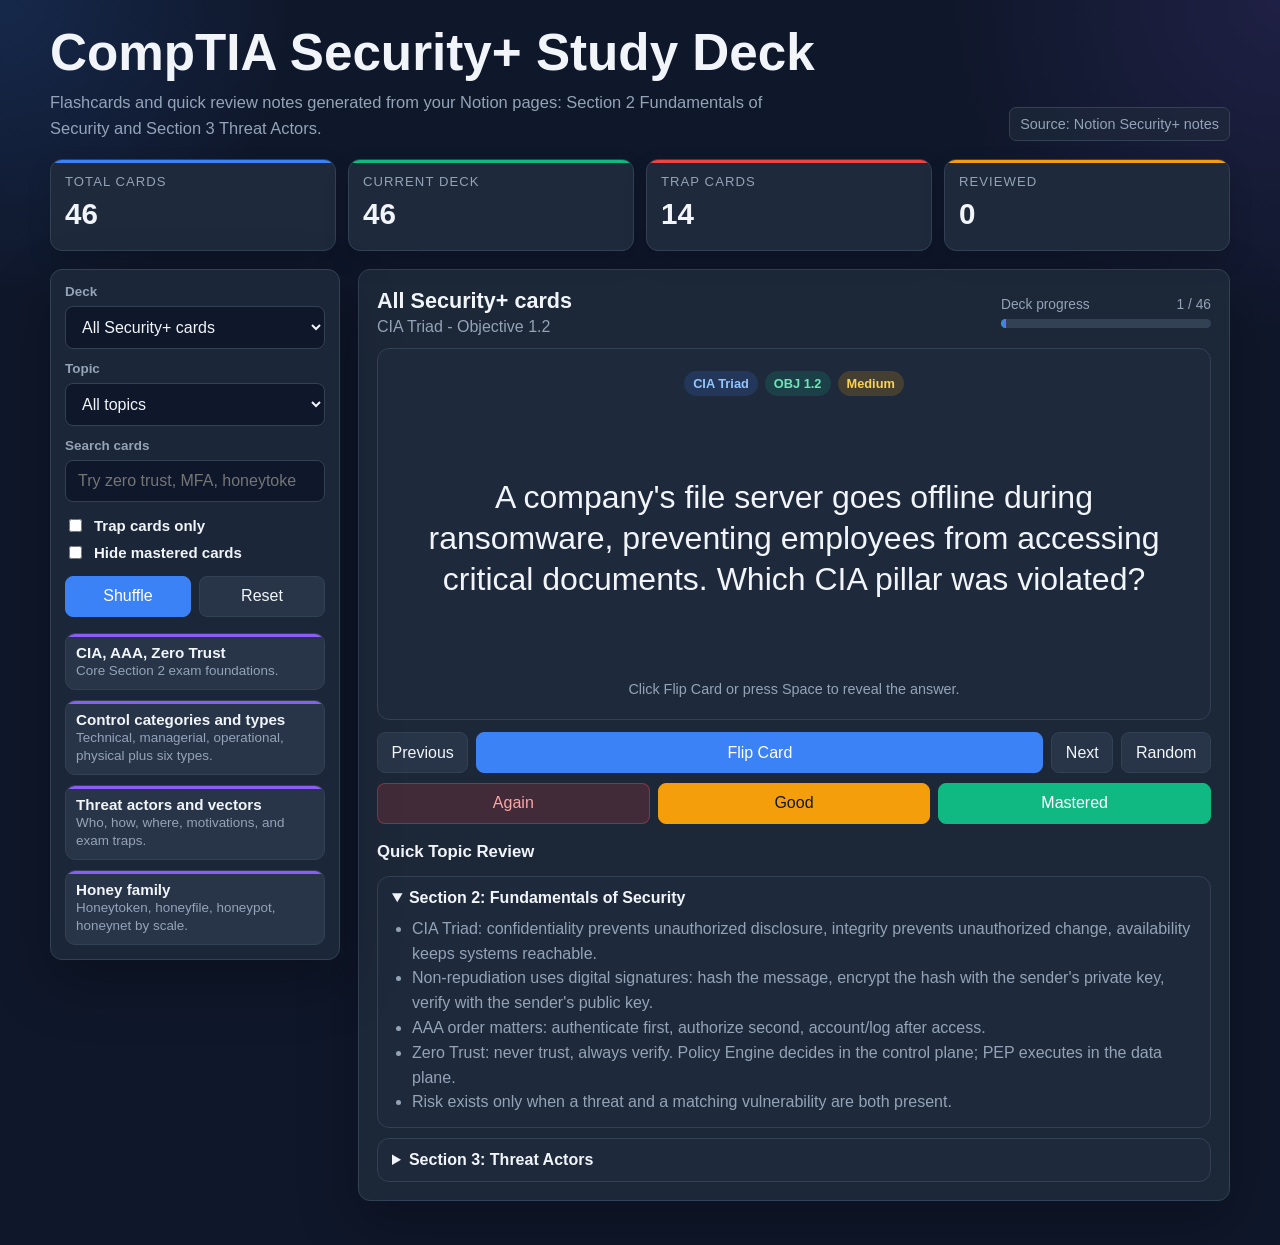
==== index.html @ f2189fde "Make topic guide cards clickable" ====
<!doctype html>
<html lang="en">
<head>
  <meta charset="utf-8">
  <meta name="viewport" content="width=device-width, initial-scale=1">
  <title>CompTIA Security+ Study Deck</title>
  <style>
    :root {
      --bg: #0f172a;
      --panel: #1e293b;
      --panel-2: #283548;
      --ink: #f1f5f9;
      --muted: #94a3b8;
      --line: #334155;
      --blue: #3b82f6;
      --green: #10b981;
      --gold: #f59e0b;
      --red: #ef4444;
      --purple: #8b5cf6;
      --shadow: 0 22px 58px rgba(0, 0, 0, 0.28);
    }

    * { box-sizing: border-box; }

    body {
      margin: 0;
      font-family: Inter, "Segoe UI", Arial, sans-serif;
      color: var(--ink);
      background:
        radial-gradient(circle at top left, rgba(59, 130, 246, 0.16), transparent 300px),
        radial-gradient(circle at top right, rgba(139, 92, 246, 0.13), transparent 340px),
        var(--bg);
    }

    button, select, input {
      font: inherit;
    }

    button {
      border: 1px solid var(--line);
      background: var(--panel-2);
      color: var(--ink);
      border-radius: 8px;
      padding: 0.65rem 0.85rem;
      cursor: pointer;
      transition: transform 140ms ease, border-color 140ms ease, background 140ms ease;
    }

    button:hover { transform: translateY(-1px); border-color: #64748b; background: #314057; }
    button.primary { background: var(--blue); border-color: var(--blue); color: white; }
    button.success { background: var(--green); border-color: var(--green); color: white; }
    button.warning { background: var(--gold); border-color: var(--gold); color: #111827; }
    button.danger { background: rgba(239, 68, 68, 0.18); border-color: rgba(239, 68, 68, 0.42); color: #fca5a5; }
    button:disabled { opacity: 0.5; cursor: not-allowed; transform: none; }

    .shell {
      width: min(1180px, calc(100% - 32px));
      margin: 0 auto;
      padding: 28px 0 44px;
    }

    header {
      display: grid;
      grid-template-columns: 1fr auto;
      gap: 18px;
      align-items: end;
      margin-bottom: 18px;
    }

    h1 {
      margin: 0;
      font-size: clamp(2rem, 4vw, 4.4rem);
      line-height: 0.98;
      letter-spacing: 0;
    }

    .subtitle {
      margin: 12px 0 0;
      max-width: 760px;
      color: var(--muted);
      font-size: 1.03rem;
      line-height: 1.55;
    }

    .source {
      display: inline-flex;
      align-items: center;
      gap: 8px;
      padding: 8px 10px;
      border: 1px solid var(--line);
      border-radius: 7px;
      color: var(--muted);
      background: rgba(30, 41, 59, 0.72);
      white-space: nowrap;
      font-size: 0.9rem;
    }

    .dashboard {
      display: grid;
      grid-template-columns: repeat(4, 1fr);
      gap: 12px;
      margin: 18px 0;
    }

    .metric {
      background: var(--panel);
      border: 1px solid var(--line);
      border-radius: 12px;
      padding: 14px;
      min-height: 92px;
      box-shadow: 0 10px 25px rgba(0, 0, 0, 0.13);
      position: relative;
      overflow: hidden;
    }

    .metric::before {
      content: "";
      position: absolute;
      inset: 0 0 auto;
      height: 3px;
      background: var(--blue);
    }

    .metric:nth-child(2)::before { background: var(--green); }
    .metric:nth-child(3)::before { background: var(--red); }
    .metric:nth-child(4)::before { background: var(--gold); }

    .metric span {
      display: block;
      color: var(--muted);
      font-size: 0.82rem;
      text-transform: uppercase;
      letter-spacing: 0.08em;
    }

    .metric strong {
      display: block;
      margin-top: 8px;
      font-size: 1.85rem;
    }

    .layout {
      display: grid;
      grid-template-columns: 290px 1fr;
      gap: 18px;
      align-items: start;
    }

    aside, main {
      background: rgba(30, 41, 59, 0.88);
      border: 1px solid var(--line);
      border-radius: 12px;
      box-shadow: var(--shadow);
    }

    aside {
      padding: 14px;
      position: sticky;
      top: 14px;
    }

    main {
      padding: 18px;
      min-width: 0;
    }

    .field {
      display: grid;
      gap: 7px;
      margin-bottom: 12px;
    }

    label {
      color: var(--muted);
      font-size: 0.84rem;
      font-weight: 700;
    }

    select, input[type="search"] {
      width: 100%;
      border: 1px solid var(--line);
      background: var(--bg);
      color: var(--ink);
      border-radius: 8px;
      padding: 0.68rem 0.75rem;
      min-height: 42px;
    }

    select:focus, input[type="search"]:focus {
      outline: 2px solid var(--blue);
      outline-offset: -1px;
    }

    .toggle-row {
      display: grid;
      gap: 8px;
      margin: 14px 0;
    }

    .check {
      display: flex;
      align-items: center;
      gap: 9px;
      color: var(--ink);
      font-size: 0.94rem;
    }

    .button-grid {
      display: grid;
      grid-template-columns: 1fr 1fr;
      gap: 8px;
      margin-top: 14px;
    }

    .section-list {
      display: grid;
      gap: 10px;
      margin-top: 16px;
    }

    .mini-topic {
      border: 1px solid var(--line);
      background: var(--panel-2);
      border-radius: 10px;
      padding: 10px;
      position: relative;
      overflow: hidden;
      color: var(--ink);
      cursor: pointer;
      text-align: left;
      transition: transform 140ms ease, border-color 140ms ease, background 140ms ease;
      width: 100%;
    }

    .mini-topic::before {
      content: "";
      position: absolute;
      inset: 0 0 auto;
      height: 3px;
      background: var(--purple);
    }

    .mini-topic:hover,
    .mini-topic.active {
      background: #314057;
      border-color: #64748b;
      transform: translateY(-1px);
    }

    .mini-topic.active::before {
      background: linear-gradient(90deg, var(--blue), var(--purple));
    }

    .mini-topic strong {
      display: block;
      font-size: 0.95rem;
    }

    .mini-topic span {
      color: var(--muted);
      font-size: 0.84rem;
    }

    .study-top {
      display: flex;
      align-items: center;
      justify-content: space-between;
      gap: 12px;
      margin-bottom: 12px;
    }

    .deck-title h2 {
      margin: 0;
      font-size: 1.35rem;
    }

    .deck-title p {
      margin: 4px 0 0;
      color: var(--muted);
    }

    .progress-wrap {
      display: grid;
      gap: 7px;
      min-width: 210px;
    }

    .progress-label {
      display: flex;
      justify-content: space-between;
      color: var(--muted);
      font-size: 0.86rem;
    }

    .progress {
      height: 9px;
      background: var(--line);
      border-radius: 999px;
      overflow: hidden;
    }

    .progress span {
      display: block;
      height: 100%;
      width: 0;
      background: linear-gradient(90deg, var(--green), var(--blue), var(--purple));
    }

    .card-stage {
      perspective: 1200px;
      min-height: 372px;
    }

    .flashcard {
      position: relative;
      min-height: 372px;
      transform-style: preserve-3d;
      transition: transform 260ms ease;
    }

    .flashcard.flipped {
      transform: rotateY(180deg);
    }

    .face {
      position: absolute;
      inset: 0;
      border: 1px solid var(--line);
      border-radius: 12px;
      background: var(--panel);
      backface-visibility: hidden;
      display: grid;
      grid-template-rows: auto 1fr auto;
      justify-items: center;
      padding: 22px;
      overflow: hidden;
    }

    .back {
      transform: rotateY(180deg);
      background: var(--panel-2);
    }

    .tags {
      display: flex;
      flex-wrap: wrap;
      gap: 7px;
      margin-bottom: 16px;
    }

    .tag {
      border-radius: 999px;
      padding: 5px 9px;
      background: rgba(59, 130, 246, 0.16);
      color: #93c5fd;
      font-size: 0.8rem;
      font-weight: 700;
    }

    .tag.trap { background: rgba(239, 68, 68, 0.18); color: #fca5a5; }
    .tag.obj { background: rgba(16, 185, 129, 0.16); color: #6ee7b7; }
    .tag.diff { background: rgba(245, 158, 11, 0.18); color: #fcd34d; }

    .prompt {
      font-size: clamp(1.28rem, 2.6vw, 2rem);
      line-height: 1.28;
      margin: 0;
      align-self: center;
      max-width: 980px;
      text-align: center;
    }

    .answer {
      display: grid;
      gap: 14px;
      align-self: center;
      justify-items: center;
      max-width: 960px;
      text-align: center;
    }

    .answer-headline {
      display: inline-block;
      color: var(--ink);
      font-size: clamp(2rem, 4.1vw, 4.2rem);
      font-weight: 900;
      line-height: 1.05;
    }

    .answer-detail {
      color: #cbd5e1;
      font-size: clamp(1.05rem, 1.8vw, 1.45rem);
      line-height: 1.48;
      font-weight: 500;
    }

    .trap-note {
      border-left: 4px solid var(--red);
      background: rgba(239, 68, 68, 0.13);
      color: #fecaca;
      padding: 10px 12px;
      border-radius: 6px;
      margin-top: 14px;
      font-size: 0.95rem;
      text-align: center;
    }

    .hint {
      color: var(--muted);
      font-size: 0.9rem;
      margin: 16px 0 0;
    }

    .controls {
      display: grid;
      grid-template-columns: auto 1fr auto auto;
      gap: 8px;
      margin-top: 12px;
    }

    .rate-row {
      display: grid;
      grid-template-columns: repeat(3, 1fr);
      gap: 8px;
      margin-top: 10px;
    }

    .topic-guide {
      margin-top: 18px;
      display: grid;
      gap: 10px;
    }

    .topic-guide h3 {
      margin: 0 0 4px;
      font-size: 1.05rem;
    }

    details {
      background: var(--panel);
      border: 1px solid var(--line);
      border-radius: 12px;
      padding: 12px 14px;
    }

    summary {
      cursor: pointer;
      font-weight: 800;
    }

    details ul {
      margin: 10px 0 0;
      padding-left: 20px;
      color: var(--muted);
      line-height: 1.55;
    }

    .empty {
      padding: 48px 18px;
      text-align: center;
      color: var(--muted);
    }

    @media (max-width: 860px) {
      header, .layout, .dashboard {
        grid-template-columns: 1fr;
      }

      aside {
        position: static;
      }

      .study-top, .controls, .rate-row {
        grid-template-columns: 1fr;
      }

      .progress-wrap {
        min-width: 0;
      }

      .card-stage, .flashcard {
        min-height: 430px;
      }

      .source {
        white-space: normal;
      }
    }
  </style>
</head>
<body>
  <div class="shell">
    <header>
      <div>
        <h1>CompTIA Security+ Study Deck</h1>
        <p class="subtitle">Flashcards and quick review notes generated from your Notion pages: Section 2 Fundamentals of Security and Section 3 Threat Actors.</p>
      </div>
      <div class="source">Source: Notion Security+ notes</div>
    </header>

    <section class="dashboard" aria-label="Study stats">
      <div class="metric"><span>Total Cards</span><strong id="totalCards">0</strong></div>
      <div class="metric"><span>Current Deck</span><strong id="deckCount">0</strong></div>
      <div class="metric"><span>Trap Cards</span><strong id="trapCount">0</strong></div>
      <div class="metric"><span>Reviewed</span><strong id="reviewedCount">0</strong></div>
    </section>

    <div class="layout">
      <aside>
        <div class="field">
          <label for="deckSelect">Deck</label>
          <select id="deckSelect">
            <option value="all">All Security+ cards</option>
            <option value="fundamentals">Section 2: Fundamentals</option>
            <option value="threats">Section 3: Threat Actors</option>
          </select>
        </div>

        <div class="field">
          <label for="topicSelect">Topic</label>
          <select id="topicSelect"></select>
        </div>

        <div class="field">
          <label for="searchInput">Search cards</label>
          <input id="searchInput" type="search" placeholder="Try zero trust, MFA, honeytoken">
        </div>

        <div class="toggle-row">
          <label class="check"><input id="trapOnly" type="checkbox"> Trap cards only</label>
          <label class="check"><input id="hideMastered" type="checkbox"> Hide mastered cards</label>
        </div>

        <div class="button-grid">
          <button id="shuffleBtn" class="primary">Shuffle</button>
          <button id="resetBtn">Reset</button>
        </div>

        <div class="section-list" aria-label="Topic summary">
          <button class="mini-topic" type="button" data-guide="foundations" data-deck="fundamentals" data-topics="CIA Triad,AAA,Zero Trust,Non-repudiation,Risk,Gap Analysis"><strong>CIA, AAA, Zero Trust</strong><span>Core Section 2 exam foundations.</span></button>
          <button class="mini-topic" type="button" data-guide="controls" data-deck="fundamentals" data-topics="Controls"><strong>Control categories and types</strong><span>Technical, managerial, operational, physical plus six types.</span></button>
          <button class="mini-topic" type="button" data-guide="actors" data-deck="threats" data-topics="Threat Actor Basics,Nation-state/APT,Actor Types,Insider/Shadow IT,Threat Vectors,Bluetooth/Wired,Social Engineering,Motivation"><strong>Threat actors and vectors</strong><span>Who, how, where, motivations, and exam traps.</span></button>
          <button class="mini-topic" type="button" data-guide="honey" data-deck="threats" data-topics="Deception"><strong>Honey family</strong><span>Honeytoken, honeyfile, honeypot, honeynet by scale.</span></button>
        </div>
      </aside>

      <main>
        <div class="study-top">
          <div class="deck-title">
            <h2 id="activeTitle">Study</h2>
            <p id="activeSubtitle">Flip the card, rate it, and move on.</p>
          </div>
          <div class="progress-wrap">
            <div class="progress-label"><span>Deck progress</span><span id="positionText">0 / 0</span></div>
            <div class="progress"><span id="progressBar"></span></div>
          </div>
        </div>

        <div id="cardContainer" class="card-stage"></div>

        <div class="controls">
          <button id="prevBtn">Previous</button>
          <button id="flipBtn" class="primary">Flip Card</button>
          <button id="nextBtn">Next</button>
          <button id="randomBtn">Random</button>
        </div>

        <div class="rate-row">
          <button id="againBtn" class="danger">Again</button>
          <button id="goodBtn" class="warning">Good</button>
          <button id="masteredBtn" class="success">Mastered</button>
        </div>

        <section class="topic-guide">
          <h3>Quick Topic Review</h3>
          <details open>
            <summary>Section 2: Fundamentals of Security</summary>
            <ul>
              <li>CIA Triad: confidentiality prevents unauthorized disclosure, integrity prevents unauthorized change, availability keeps systems reachable.</li>
              <li>Non-repudiation uses digital signatures: hash the message, encrypt the hash with the sender's private key, verify with the sender's public key.</li>
              <li>AAA order matters: authenticate first, authorize second, account/log after access.</li>
              <li>Zero Trust: never trust, always verify. Policy Engine decides in the control plane; PEP executes in the data plane.</li>
              <li>Risk exists only when a threat and a matching vulnerability are both present.</li>
            </ul>
          </details>
          <details>
            <summary>Section 3: Threat Actors</summary>
            <ul>
              <li>Threat actor is the who, threat vector is the how, attack surface is the where.</li>
              <li>Nation-state/APT usually signals high sophistication, long-term persistence, custom tooling, espionage, or strategic goals.</li>
              <li>Organized crime is money-driven, even when tooling is advanced or the group acts as a proxy.</li>
              <li>Shadow IT is usually convenience-driven, not automatically malicious, but still creates unmanaged risk.</li>
              <li>Honey family by scale: honeytoken, honeyfile, honeypot, honeynet.</li>
            </ul>
          </details>
        </section>
      </main>
    </div>
  </div>

  <script>
    const cards = [
      {deck:"fundamentals", topic:"CIA Triad", objective:"1.2", difficulty:"Medium", trap:false, q:"A company's file server goes offline during ransomware, preventing employees from accessing critical documents. Which CIA pillar was violated?", a:"Availability. Ransomware that blocks authorized access attacks availability. If data was stolen, that would be confidentiality. If data was altered, that would be integrity."},
      {deck:"fundamentals", topic:"CIA Triad", objective:"1.2", difficulty:"Hard", trap:true, q:"An attacker intercepts a financial transaction and modifies the dollar amount before it reaches the bank. Which CIA pillar is primarily violated?", a:"Integrity. Unauthorized modification of data violates integrity, not confidentiality or availability.", trapNote:"Confidentiality is about unauthorized viewing. Availability is about access denial."},
      {deck:"fundamentals", topic:"CIA Triad", objective:"1.2", difficulty:"Medium", trap:false, q:"A database is accessed by an unauthorized employee who reads confidential patient records. Which CIA pillar was violated?", a:"Confidentiality. Unauthorized access or disclosure of data is a confidentiality violation."},
      {deck:"fundamentals", topic:"CIA Triad", objective:"1.2", difficulty:"Medium", trap:false, q:"A security team uses checksums to verify files downloaded from a vendor portal. Which CIA pillar does this primarily support?", a:"Integrity. Checksums verify that data has not been altered during transmission."},
      {deck:"fundamentals", topic:"Non-repudiation", objective:"1.2", difficulty:"Hard", trap:true, q:"A digital signature is created by encrypting a hash digest with which key?", a:"The sender's private key. The recipient uses the sender's public key to verify authenticity and integrity.", trapNote:"Do not choose the public key or the receiver's key."},
      {deck:"fundamentals", topic:"Non-repudiation", objective:"1.2", difficulty:"Medium", trap:false, q:"A user claims they never sent a digitally signed contract. Which security concept proves their action?", a:"Non-repudiation. A valid digital signature proves the sender cannot deny the action."},
      {deck:"fundamentals", topic:"AAA", objective:"1.2", difficulty:"Hard", trap:true, q:"A user enters a password and answers a security question. Is this MFA?", a:"No. Both are something you know. MFA requires factors from at least two different categories.", trapNote:"Two passwords, two PINs, or a password plus security question are still one factor category."},
      {deck:"fundamentals", topic:"AAA", objective:"1.2", difficulty:"Medium", trap:false, q:"A user successfully logs into HR but is blocked from viewing payroll files. Which AAA component denied access?", a:"Authorization. The user was authenticated, but not authorized for that resource."},
      {deck:"fundamentals", topic:"AAA", objective:"1.2", difficulty:"Medium", trap:false, q:"A forensics team reviews logs to learn which admin deleted records at 3:14 AM. Which AAA component makes this possible?", a:"Accounting. Accounting logs user activity and creates the audit trail."},
      {deck:"fundamentals", topic:"AAA", objective:"1.2", difficulty:"Hard", trap:false, q:"Which three technologies commonly support accounting in an AAA framework?", a:"Syslog servers, network analysis tools, and SIEM systems."},
      {deck:"fundamentals", topic:"Risk", objective:"1.2", difficulty:"Hard", trap:true, q:"An organization has a vulnerable web server, but no known threat currently targets that vulnerability. What is the risk level?", a:"No actionable risk under this model. Risk exists when both a threat and a vulnerability are present.", trapNote:"A vulnerability alone is not enough. A threat alone is not enough."},
      {deck:"fundamentals", topic:"Risk", objective:"1.2", difficulty:"Medium", trap:false, q:"A web server has an unpatched SQL injection flaw and threat actors are actively scanning for it. What exists?", a:"Risk. A threat and a matching vulnerability are both present."},
      {deck:"fundamentals", topic:"Controls", objective:"1.1", difficulty:"Easy", trap:false, q:"A company deploys a next-generation firewall to block malicious traffic. What control category is this?", a:"Technical control. It uses hardware or software mechanisms to reduce risk."},
      {deck:"fundamentals", topic:"Controls", objective:"1.1", difficulty:"Medium", trap:false, q:"A CISO creates a risk assessment policy and requires annual security audits. What control category is this?", a:"Managerial control, also called administrative. It involves governance, policy, and planning."},
      {deck:"fundamentals", topic:"Controls", objective:"1.1", difficulty:"Medium", trap:false, q:"Security guards check employee badges at building entrances every morning. What control category is this?", a:"Operational control. It is a day-to-day, human-driven procedure."},
      {deck:"fundamentals", topic:"Controls", objective:"1.1", difficulty:"Easy", trap:false, q:"A firewall blocks inbound Telnet traffic on port 23 before connections can occur. What control type is this?", a:"Preventive control. It stops an attack before it happens."},
      {deck:"fundamentals", topic:"Controls", objective:"1.1", difficulty:"Medium", trap:false, q:"An IDS sends an alert when unusual outbound traffic appears. What control type is this?", a:"Detective control. It identifies activity during or after it occurs."},
      {deck:"fundamentals", topic:"Controls", objective:"1.1", difficulty:"Hard", trap:true, q:"Security cameras in a parking lot catch a laptop theft. What control category and type are the cameras?", a:"Category: physical. Type: detective. One control can have both a category and a type.", trapNote:"The exam often tests category and type together."},
      {deck:"fundamentals", topic:"Controls", objective:"1.1", difficulty:"Hard", trap:false, q:"A hospital cannot deploy MFA on legacy devices, so it increases monitoring and logging. What control type is this?", a:"Compensating control. It is an alternative measure used when the primary control is not feasible."},
      {deck:"fundamentals", topic:"Gap Analysis", objective:"1.2", difficulty:"Medium", trap:false, q:"A security team compares current firewall settings against NIST 800-53 and creates a remediation roadmap. What process is this?", a:"Gap analysis, specifically technical gap analysis. The remediation roadmap may become a POA&M."},
      {deck:"fundamentals", topic:"Zero Trust", objective:"1.2", difficulty:"Hard", trap:true, q:"In Zero Trust, which component makes the access decision and which component executes it?", a:"The Policy Engine makes the decision in the control plane. The PEP executes the decision in the data plane.", trapNote:"PEP belongs in the data plane, not the control plane."},
      {deck:"fundamentals", topic:"Zero Trust", objective:"1.2", difficulty:"Hard", trap:false, q:"A Zero Trust design blocks a marketing employee from the finance database even inside the internal network. What concept is this?", a:"Threat scope reduction. Access is limited to only what the user needs, reducing breach impact."},
      {deck:"threats", topic:"Threat Actor Basics", objective:"2.1", difficulty:"Easy", trap:false, q:"What is the difference between a threat actor, threat vector, and attack surface?", a:"Threat actor is the who. Threat vector is the how. Attack surface is the where."},
      {deck:"threats", topic:"Threat Actor Basics", objective:"2.1", difficulty:"Easy", trap:false, q:"What are the three core threat actor attributes from the notes?", a:"Internal vs external, resources/funding, and level of sophistication/capability."},
      {deck:"threats", topic:"Nation-state/APT", objective:"2.1", difficulty:"Hard", trap:true, q:"A well-funded group maintains undetected access to a defense contractor for 18 months and slowly exfiltrates classified data. Which actor best fits?", a:"Nation-state actor operating as an APT. Long-term persistence, stealth, classified targets, and high resources are the signature.", trapNote:"Organized crime can be advanced too, but classified intelligence points to strategic or nation-state goals."},
      {deck:"threats", topic:"Actor Types", objective:"2.1", difficulty:"Easy", trap:false, q:"A teenager downloads a DDoS tool, enters a school district IP address, and clicks launch. Which actor type is this?", a:"Unskilled attacker, also called a script kiddie. They use tools created by others."},
      {deck:"threats", topic:"Actor Types", objective:"2.1", difficulty:"Medium", trap:true, q:"A group defaces a government website and releases emails to expose alleged corruption. What is the motivation?", a:"Philosophical or political beliefs. This is hacktivism.", trapNote:"Do not pick financial gain when the scenario is protest or ideology."},
      {deck:"threats", topic:"Actor Types", objective:"2.1", difficulty:"Medium", trap:false, q:"A criminal syndicate deploys custom ransomware against hospitals and demands cryptocurrency. What actor and motivation fit?", a:"Organized crime motivated by financial gain. Follow the money trail."},
      {deck:"threats", topic:"Insider/Shadow IT", objective:"2.1", difficulty:"Medium", trap:true, q:"A developer copies large amounts of source code to a personal cloud account before resigning. What threat category is this?", a:"Insider threat. An internal user with legitimate access is misusing that access.", trapNote:"Data exfiltration describes the action, not the actor category."},
      {deck:"threats", topic:"Insider/Shadow IT", objective:"2.1", difficulty:"Easy", trap:false, q:"Marketing signs up for an unapproved SaaS analytics tool and uploads customer data without IT approval. What is this called?", a:"Shadow IT. It is usually convenience-driven, not automatically malicious, but it still creates risk."},
      {deck:"threats", topic:"Nation-state/APT", objective:"2.1", difficulty:"Hard", trap:false, q:"An attacker plants false digital fingerprints so malware appears to come from another country. What technique is this?", a:"False flag attack. It is designed to mislead attribution."},
      {deck:"threats", topic:"Nation-state/APT", objective:"2.1", difficulty:"Medium", trap:false, q:"An attack uses a previously unknown vulnerability with no available patch. What is this called and what does it suggest?", a:"Zero-day exploit. It suggests a high-sophistication actor, often nation-state or top-tier organized crime."},
      {deck:"threats", topic:"Threat Vectors", objective:"2.2", difficulty:"Easy", trap:false, q:"A user receives a text message from a fake bank asking them to click a link. What threat vector is this?", a:"Smishing. It is phishing delivered through SMS."},
      {deck:"threats", topic:"Threat Vectors", objective:"2.2", difficulty:"Easy", trap:false, q:"An attacker leaves malware-loaded USB drives in the company parking lot. What technique is this?", a:"Baiting. It uses removable media as a physical lure."},
      {deck:"threats", topic:"Threat Vectors", objective:"2.2", difficulty:"Hard", trap:true, q:"A breach begins through a managed service provider used by the company help desk. What threat vector is this?", a:"Supply chain. The attacker entered through a vendor or MSP relationship.", trapNote:"Do not focus only on the final target. Follow the entry path."},
      {deck:"threats", topic:"Bluetooth/Wired", objective:"2.2", difficulty:"Hard", trap:false, q:"Bluetooth malware installs without any user interaction. What attack family is this?", a:"BlueBorne. The key phrase is no user interaction."},
      {deck:"threats", topic:"Bluetooth/Wired", objective:"2.2", difficulty:"Hard", trap:false, q:"An attacker sends crafted L2CAP packets to crash a Bluetooth device. What attack is this?", a:"BlueSmack. It is a Bluetooth DoS attack."},
      {deck:"threats", topic:"Bluetooth/Wired", objective:"2.2", difficulty:"Hard", trap:false, q:"A wired-network attacker exploits a switch misconfiguration to send traffic from one VLAN to another. What attack is this?", a:"VLAN hopping."},
      {deck:"threats", topic:"Deception", objective:"1.2", difficulty:"Medium", trap:true, q:"Fake credentials are placed in a database and trigger an alert if used. What is this called?", a:"Honeytoken. It is fake data with no real value, monitored for unauthorized use.", trapNote:"Honeyfile is a file. Honeytoken is a data element such as credentials."},
      {deck:"threats", topic:"Deception", objective:"1.2", difficulty:"Easy", trap:false, q:"A security team deploys fake servers, routers, and switches to simulate an entire network. What is this?", a:"Honeynet. A honeypot is one decoy system; a honeynet is a full decoy network."},
      {deck:"threats", topic:"Deception", objective:"1.2", difficulty:"Medium", trap:false, q:"List the honey deception family from smallest to largest scale.", a:"Honeytoken, honeyfile, honeypot, honeynet."},
      {deck:"threats", topic:"Social Engineering", objective:"2.2", difficulty:"Medium", trap:false, q:"An attacker compromises an executive email and sends a fraudulent wire transfer request. What attack type is this?", a:"Business Email Compromise, or BEC. It often uses impersonation and pretexting."},
      {deck:"threats", topic:"Social Engineering", objective:"2.2", difficulty:"Medium", trap:false, q:"An attacker compromises a site that target employees frequently visit and uses it to deliver malware. What is this called?", a:"Watering hole attack. The attacker poisons a trusted third-party site."},
      {deck:"threats", topic:"Social Engineering", objective:"2.2", difficulty:"Medium", trap:true, q:"Fake domains like g00gle.com or amzon.com are registered to catch mistyped URLs. What is this vector?", a:"Typosquatting. It relies on users mistyping trusted domains.", trapNote:"Brand impersonation is broader; typosquatting specifically abuses URL mistakes."},
      {deck:"threats", topic:"Motivation", objective:"2.1", difficulty:"Hard", trap:true, q:"An attacker steals private photos and threatens release unless the victim pays. What is the motivation, and is it ransomware?", a:"The motivation is blackmail. It is not ransomware unless data is encrypted to deny access.", trapNote:"Stolen data plus payment demand is blackmail. Encryption plus payment demand is ransomware."},
      {deck:"threats", topic:"Motivation", objective:"2.1", difficulty:"Hard", trap:true, q:"A foreign intelligence service hires a criminal group to attack a rival nation's bank. What actor category is the criminal group?", a:"Organized crime. Even as a proxy, their motivation is financial gain.", trapNote:"Follow the motivation, not just the sponsor."}
    ];

    const deckNames = {
      all: "All Security+ cards",
      fundamentals: "Section 2: Fundamentals",
      threats: "Section 3: Threat Actors"
    };

    let filtered = [];
    let index = 0;
    let flipped = false;
    let review = JSON.parse(localStorage.getItem("secplusReview") || "{}");
    let activeGuideTopics = null;
    let activeGuideId = null;

    const el = {
      totalCards: document.getElementById("totalCards"),
      deckCount: document.getElementById("deckCount"),
      trapCount: document.getElementById("trapCount"),
      reviewedCount: document.getElementById("reviewedCount"),
      deckSelect: document.getElementById("deckSelect"),
      topicSelect: document.getElementById("topicSelect"),
      searchInput: document.getElementById("searchInput"),
      trapOnly: document.getElementById("trapOnly"),
      hideMastered: document.getElementById("hideMastered"),
      shuffleBtn: document.getElementById("shuffleBtn"),
      resetBtn: document.getElementById("resetBtn"),
      guideButtons: document.querySelectorAll(".mini-topic"),
      activeTitle: document.getElementById("activeTitle"),
      activeSubtitle: document.getElementById("activeSubtitle"),
      positionText: document.getElementById("positionText"),
      progressBar: document.getElementById("progressBar"),
      cardContainer: document.getElementById("cardContainer"),
      prevBtn: document.getElementById("prevBtn"),
      flipBtn: document.getElementById("flipBtn"),
      nextBtn: document.getElementById("nextBtn"),
      randomBtn: document.getElementById("randomBtn"),
      againBtn: document.getElementById("againBtn"),
      goodBtn: document.getElementById("goodBtn"),
      masteredBtn: document.getElementById("masteredBtn")
    };

    function cardId(card) {
      return `${card.deck}:${card.topic}:${card.q.slice(0, 40)}`;
    }

    function topicsForDeck(deck) {
      const base = deck === "all" ? cards : cards.filter(card => card.deck === deck);
      return ["all", ...Array.from(new Set(base.map(card => card.topic))).sort()];
    }

    function syncTopics() {
      const current = el.topicSelect.value || "all";
      el.topicSelect.innerHTML = topicsForDeck(el.deckSelect.value)
        .map(topic => `<option value="${topic}">${topic === "all" ? "All topics" : topic}</option>`)
        .join("");
      el.topicSelect.value = topicsForDeck(el.deckSelect.value).includes(current) ? current : "all";
    }

    function applyFilters() {
      const deck = el.deckSelect.value;
      const topic = el.topicSelect.value;
      const term = el.searchInput.value.trim().toLowerCase();
      filtered = cards.filter(card => {
        const matchesDeck = deck === "all" || card.deck === deck;
        const matchesTopic = topic === "all" || card.topic === topic;
        const matchesGuide = !activeGuideTopics || activeGuideTopics.includes(card.topic);
        const matchesTerm = !term || `${card.q} ${card.a} ${card.topic}`.toLowerCase().includes(term);
        const matchesTrap = !el.trapOnly.checked || card.trap;
        const matchesMastered = !el.hideMastered.checked || review[cardId(card)] !== "mastered";
        return matchesDeck && matchesTopic && matchesGuide && matchesTerm && matchesTrap && matchesMastered;
      });
      index = Math.min(index, Math.max(filtered.length - 1, 0));
      flipped = false;
      updateGuideButtons();
      render();
    }

    function clearGuideFilter() {
      activeGuideTopics = null;
      activeGuideId = null;
      updateGuideButtons();
    }

    function updateGuideButtons() {
      el.guideButtons.forEach(button => {
        button.classList.toggle("active", button.dataset.guide === activeGuideId);
      });
    }

    function applyGuideFilter(button) {
      activeGuideId = button.dataset.guide;
      activeGuideTopics = button.dataset.topics.split(",").map(topic => topic.trim());
      el.deckSelect.value = button.dataset.deck || "all";
      syncTopics();
      el.topicSelect.value = "all";
      el.searchInput.value = "";
      applyFilters();
    }

    function escHtml(value) {
      return String(value)
        .replace(/&/g, "&amp;")
        .replace(/</g, "&lt;")
        .replace(/>/g, "&gt;")
        .replace(/"/g, "&quot;");
    }

    function formatAnswer(text) {
      const clean = String(text).trim();
      const split = clean.match(/^(.{2,90}?)(?:\.\s+|\s+[—-]\s+)(.+)$/);
      if (!split) {
        return `<span class="answer-headline">${escHtml(clean)}</span>`;
      }
      return `
        <span class="answer-headline">${escHtml(split[1])}</span>
        <span class="answer-detail">${escHtml(split[2])}</span>
      `;
    }

    function render() {
      el.totalCards.textContent = cards.length;
      el.deckCount.textContent = filtered.length;
      el.trapCount.textContent = filtered.filter(card => card.trap).length;
      el.reviewedCount.textContent = Object.keys(review).length;

      el.activeTitle.textContent = deckNames[el.deckSelect.value];
      el.activeSubtitle.textContent = filtered.length ? `${filtered[index].topic} - Objective ${filtered[index].objective}` : "No cards match the current filters.";
      el.positionText.textContent = filtered.length ? `${index + 1} / ${filtered.length}` : "0 / 0";
      el.progressBar.style.width = filtered.length ? `${((index + 1) / filtered.length) * 100}%` : "0%";

      const disabled = filtered.length === 0;
      [el.prevBtn, el.flipBtn, el.nextBtn, el.randomBtn, el.againBtn, el.goodBtn, el.masteredBtn].forEach(button => button.disabled = disabled);

      if (!filtered.length) {
        el.cardContainer.innerHTML = `<div class="empty">No cards match those filters. Widen the deck, topic, or search.</div>`;
        return;
      }

      const card = filtered[index];
      const rating = review[cardId(card)];
      el.cardContainer.innerHTML = `
        <article class="flashcard ${flipped ? "flipped" : ""}" tabindex="0" aria-label="Flashcard">
          <section class="face front">
            <div class="tags">
              <span class="tag">${card.topic}</span>
              <span class="tag obj">OBJ ${card.objective}</span>
              <span class="tag diff">${card.difficulty}</span>
              ${card.trap ? `<span class="tag trap">Trap</span>` : ""}
              ${rating ? `<span class="tag">${rating}</span>` : ""}
            </div>
            <p class="prompt">${escHtml(card.q)}</p>
            <p class="hint">Click Flip Card or press Space to reveal the answer.</p>
          </section>
          <section class="face back">
            <div class="tags">
              <span class="tag">${card.topic}</span>
              <span class="tag obj">OBJ ${card.objective}</span>
              <span class="tag diff">${card.difficulty}</span>
              ${card.trap ? `<span class="tag trap">Trap</span>` : ""}
            </div>
            <div class="answer">${formatAnswer(card.a)}${card.trapNote ? `<div class="trap-note">${escHtml(card.trapNote)}</div>` : ""}</div>
            <p class="hint">Rate the card, then continue.</p>
          </section>
        </article>
      `;
      document.querySelector(".flashcard").addEventListener("click", flip);
    }

    function flip() {
      if (!filtered.length) return;
      flipped = !flipped;
      render();
    }

    function move(delta) {
      if (!filtered.length) return;
      index = (index + delta + filtered.length) % filtered.length;
      flipped = false;
      render();
    }

    function randomCard() {
      if (filtered.length < 2) return;
      let next = index;
      while (next === index) next = Math.floor(Math.random() * filtered.length);
      index = next;
      flipped = false;
      render();
    }

    function shuffleCards() {
      for (let i = filtered.length - 1; i > 0; i--) {
        const j = Math.floor(Math.random() * (i + 1));
        [filtered[i], filtered[j]] = [filtered[j], filtered[i]];
      }
      index = 0;
      flipped = false;
      render();
    }

    function rate(value) {
      if (!filtered.length) return;
      review[cardId(filtered[index])] = value;
      localStorage.setItem("secplusReview", JSON.stringify(review));
      move(1);
    }

    el.deckSelect.addEventListener("change", () => { clearGuideFilter(); syncTopics(); applyFilters(); });
    el.topicSelect.addEventListener("change", () => { clearGuideFilter(); applyFilters(); });
    el.searchInput.addEventListener("input", () => { clearGuideFilter(); applyFilters(); });
    el.trapOnly.addEventListener("change", applyFilters);
    el.hideMastered.addEventListener("change", applyFilters);
    el.guideButtons.forEach(button => button.addEventListener("click", () => applyGuideFilter(button)));
    el.shuffleBtn.addEventListener("click", shuffleCards);
    el.resetBtn.addEventListener("click", () => {
      review = {};
      localStorage.removeItem("secplusReview");
      index = 0;
      flipped = false;
      clearGuideFilter();
      applyFilters();
    });
    el.prevBtn.addEventListener("click", () => move(-1));
    el.nextBtn.addEventListener("click", () => move(1));
    el.flipBtn.addEventListener("click", flip);
    el.randomBtn.addEventListener("click", randomCard);
    el.againBtn.addEventListener("click", () => rate("again"));
    el.goodBtn.addEventListener("click", () => rate("good"));
    el.masteredBtn.addEventListener("click", () => rate("mastered"));

    document.addEventListener("keydown", event => {
      if (event.target.matches("input, select")) return;
      if (event.code === "Space") { event.preventDefault(); flip(); }
      if (event.key === "ArrowRight") move(1);
      if (event.key === "ArrowLeft") move(-1);
    });

    syncTopics();
    applyFilters();
  </script>
</body>
</html>
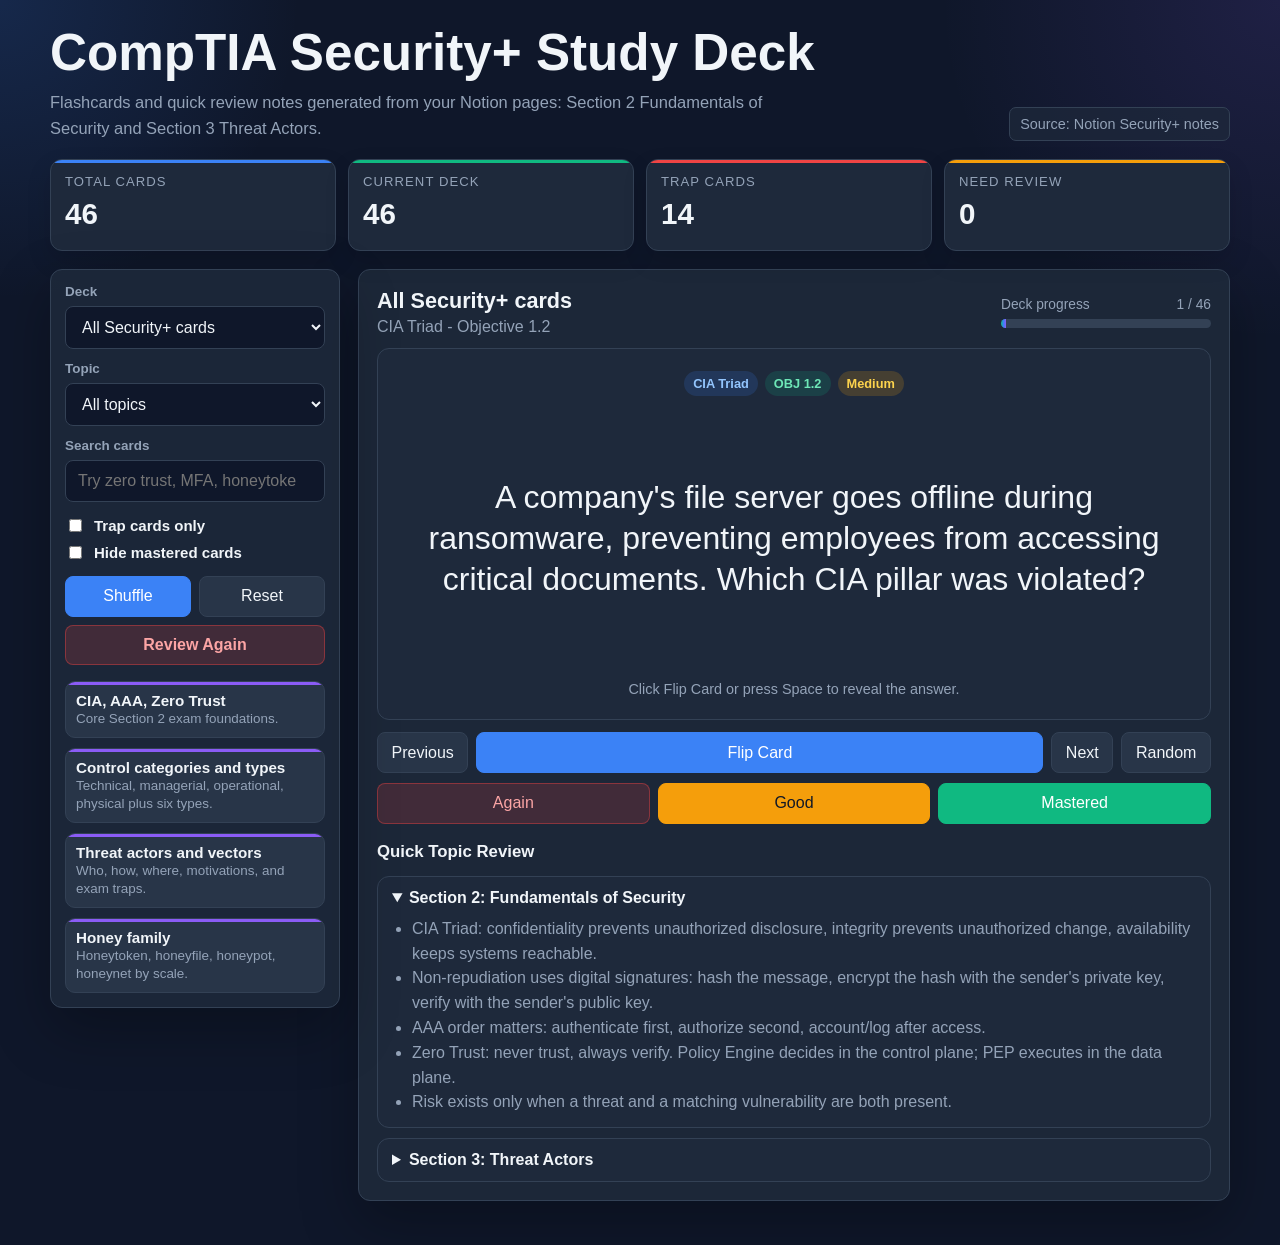
==== commit 5437455c: "Add Review Again study mode" ====
--- a/index.html
+++ b/index.html
@@ -212,6 +212,18 @@
       margin-top: 14px;
     }
 
+    .review-again-btn {
+      width: 100%;
+      margin-top: 8px;
+      font-weight: 800;
+    }
+
+    .review-again-btn.active {
+      background: var(--red);
+      border-color: var(--red);
+      color: #fff;
+    }
+
     .section-list {
       display: grid;
       gap: 10px;
@@ -502,7 +514,7 @@
       <div class="metric"><span>Total Cards</span><strong id="totalCards">0</strong></div>
       <div class="metric"><span>Current Deck</span><strong id="deckCount">0</strong></div>
       <div class="metric"><span>Trap Cards</span><strong id="trapCount">0</strong></div>
-      <div class="metric"><span>Reviewed</span><strong id="reviewedCount">0</strong></div>
+      <div class="metric"><span>Need Review</span><strong id="reviewedCount">0</strong></div>
     </section>
 
     <div class="layout">
@@ -535,6 +547,8 @@
           <button id="shuffleBtn" class="primary">Shuffle</button>
           <button id="resetBtn">Reset</button>
         </div>
+
+        <button id="reviewAgainBtn" class="danger review-again-btn">Review Again</button>
 
         <div class="section-list" aria-label="Topic summary">
           <button class="mini-topic" type="button" data-guide="foundations" data-deck="fundamentals" data-topics="CIA Triad,AAA,Zero Trust,Non-repudiation,Risk,Gap Analysis"><strong>CIA, AAA, Zero Trust</strong><span>Core Section 2 exam foundations.</span></button>
@@ -660,6 +674,7 @@
     let review = JSON.parse(localStorage.getItem("secplusReview") || "{}");
     let activeGuideTopics = null;
     let activeGuideId = null;
+    let reviewAgainMode = false;
 
     const el = {
       totalCards: document.getElementById("totalCards"),
@@ -673,6 +688,7 @@
       hideMastered: document.getElementById("hideMastered"),
       shuffleBtn: document.getElementById("shuffleBtn"),
       resetBtn: document.getElementById("resetBtn"),
+      reviewAgainBtn: document.getElementById("reviewAgainBtn"),
       guideButtons: document.querySelectorAll(".mini-topic"),
       activeTitle: document.getElementById("activeTitle"),
       activeSubtitle: document.getElementById("activeSubtitle"),
@@ -710,13 +726,15 @@
       const topic = el.topicSelect.value;
       const term = el.searchInput.value.trim().toLowerCase();
       filtered = cards.filter(card => {
+        const id = cardId(card);
         const matchesDeck = deck === "all" || card.deck === deck;
         const matchesTopic = topic === "all" || card.topic === topic;
         const matchesGuide = !activeGuideTopics || activeGuideTopics.includes(card.topic);
+        const matchesAgain = !reviewAgainMode || review[id] === "again";
         const matchesTerm = !term || `${card.q} ${card.a} ${card.topic}`.toLowerCase().includes(term);
         const matchesTrap = !el.trapOnly.checked || card.trap;
-        const matchesMastered = !el.hideMastered.checked || review[cardId(card)] !== "mastered";
-        return matchesDeck && matchesTopic && matchesGuide && matchesTerm && matchesTrap && matchesMastered;
+        const matchesMastered = !el.hideMastered.checked || review[id] !== "mastered";
+        return matchesDeck && matchesTopic && matchesGuide && matchesAgain && matchesTerm && matchesTrap && matchesMastered;
       });
       index = Math.min(index, Math.max(filtered.length - 1, 0));
       flipped = false;
@@ -730,6 +748,11 @@
       updateGuideButtons();
     }
 
+    function clearReviewAgainMode() {
+      reviewAgainMode = false;
+      el.reviewAgainBtn.classList.remove("active");
+    }
+
     function updateGuideButtons() {
       el.guideButtons.forEach(button => {
         button.classList.toggle("active", button.dataset.guide === activeGuideId);
@@ -737,12 +760,27 @@
     }
 
     function applyGuideFilter(button) {
+      clearReviewAgainMode();
       activeGuideId = button.dataset.guide;
       activeGuideTopics = button.dataset.topics.split(",").map(topic => topic.trim());
       el.deckSelect.value = button.dataset.deck || "all";
       syncTopics();
       el.topicSelect.value = "all";
       el.searchInput.value = "";
+      applyFilters();
+    }
+
+    function applyReviewAgainMode() {
+      clearGuideFilter();
+      reviewAgainMode = true;
+      el.reviewAgainBtn.classList.add("active");
+      el.deckSelect.value = "all";
+      syncTopics();
+      el.topicSelect.value = "all";
+      el.searchInput.value = "";
+      el.trapOnly.checked = false;
+      el.hideMastered.checked = false;
+      index = 0;
       applyFilters();
     }
 
@@ -770,10 +808,10 @@
       el.totalCards.textContent = cards.length;
       el.deckCount.textContent = filtered.length;
       el.trapCount.textContent = filtered.filter(card => card.trap).length;
-      el.reviewedCount.textContent = Object.keys(review).length;
-
-      el.activeTitle.textContent = deckNames[el.deckSelect.value];
-      el.activeSubtitle.textContent = filtered.length ? `${filtered[index].topic} - Objective ${filtered[index].objective}` : "No cards match the current filters.";
+      el.reviewedCount.textContent = Object.values(review).filter(value => value === "again").length;
+
+      el.activeTitle.textContent = reviewAgainMode ? "Review Again cards" : deckNames[el.deckSelect.value];
+      el.activeSubtitle.textContent = filtered.length ? `${filtered[index].topic} - Objective ${filtered[index].objective}` : (reviewAgainMode ? "No missed cards waiting. Nice work." : "No cards match the current filters.");
       el.positionText.textContent = filtered.length ? `${index + 1} / ${filtered.length}` : "0 / 0";
       el.progressBar.style.width = filtered.length ? `${((index + 1) / filtered.length) * 100}%` : "0%";
 
@@ -781,7 +819,7 @@
       [el.prevBtn, el.flipBtn, el.nextBtn, el.randomBtn, el.againBtn, el.goodBtn, el.masteredBtn].forEach(button => button.disabled = disabled);
 
       if (!filtered.length) {
-        el.cardContainer.innerHTML = `<div class="empty">No cards match those filters. Widen the deck, topic, or search.</div>`;
+        el.cardContainer.innerHTML = `<div class="empty">${reviewAgainMode ? "No Again cards right now. Mark cards Again when you want them to show up here." : "No cards match those filters. Widen the deck, topic, or search."}</div>`;
         return;
       }
 
@@ -851,15 +889,20 @@
       if (!filtered.length) return;
       review[cardId(filtered[index])] = value;
       localStorage.setItem("secplusReview", JSON.stringify(review));
-      move(1);
-    }
-
-    el.deckSelect.addEventListener("change", () => { clearGuideFilter(); syncTopics(); applyFilters(); });
-    el.topicSelect.addEventListener("change", () => { clearGuideFilter(); applyFilters(); });
-    el.searchInput.addEventListener("input", () => { clearGuideFilter(); applyFilters(); });
+      if (reviewAgainMode || el.hideMastered.checked) {
+        applyFilters();
+      } else {
+        move(1);
+      }
+    }
+
+    el.deckSelect.addEventListener("change", () => { clearGuideFilter(); clearReviewAgainMode(); syncTopics(); applyFilters(); });
+    el.topicSelect.addEventListener("change", () => { clearGuideFilter(); clearReviewAgainMode(); applyFilters(); });
+    el.searchInput.addEventListener("input", () => { clearGuideFilter(); clearReviewAgainMode(); applyFilters(); });
     el.trapOnly.addEventListener("change", applyFilters);
     el.hideMastered.addEventListener("change", applyFilters);
     el.guideButtons.forEach(button => button.addEventListener("click", () => applyGuideFilter(button)));
+    el.reviewAgainBtn.addEventListener("click", applyReviewAgainMode);
     el.shuffleBtn.addEventListener("click", shuffleCards);
     el.resetBtn.addEventListener("click", () => {
       review = {};
@@ -867,6 +910,7 @@
       index = 0;
       flipped = false;
       clearGuideFilter();
+      clearReviewAgainMode();
       applyFilters();
     });
     el.prevBtn.addEventListener("click", () => move(-1));
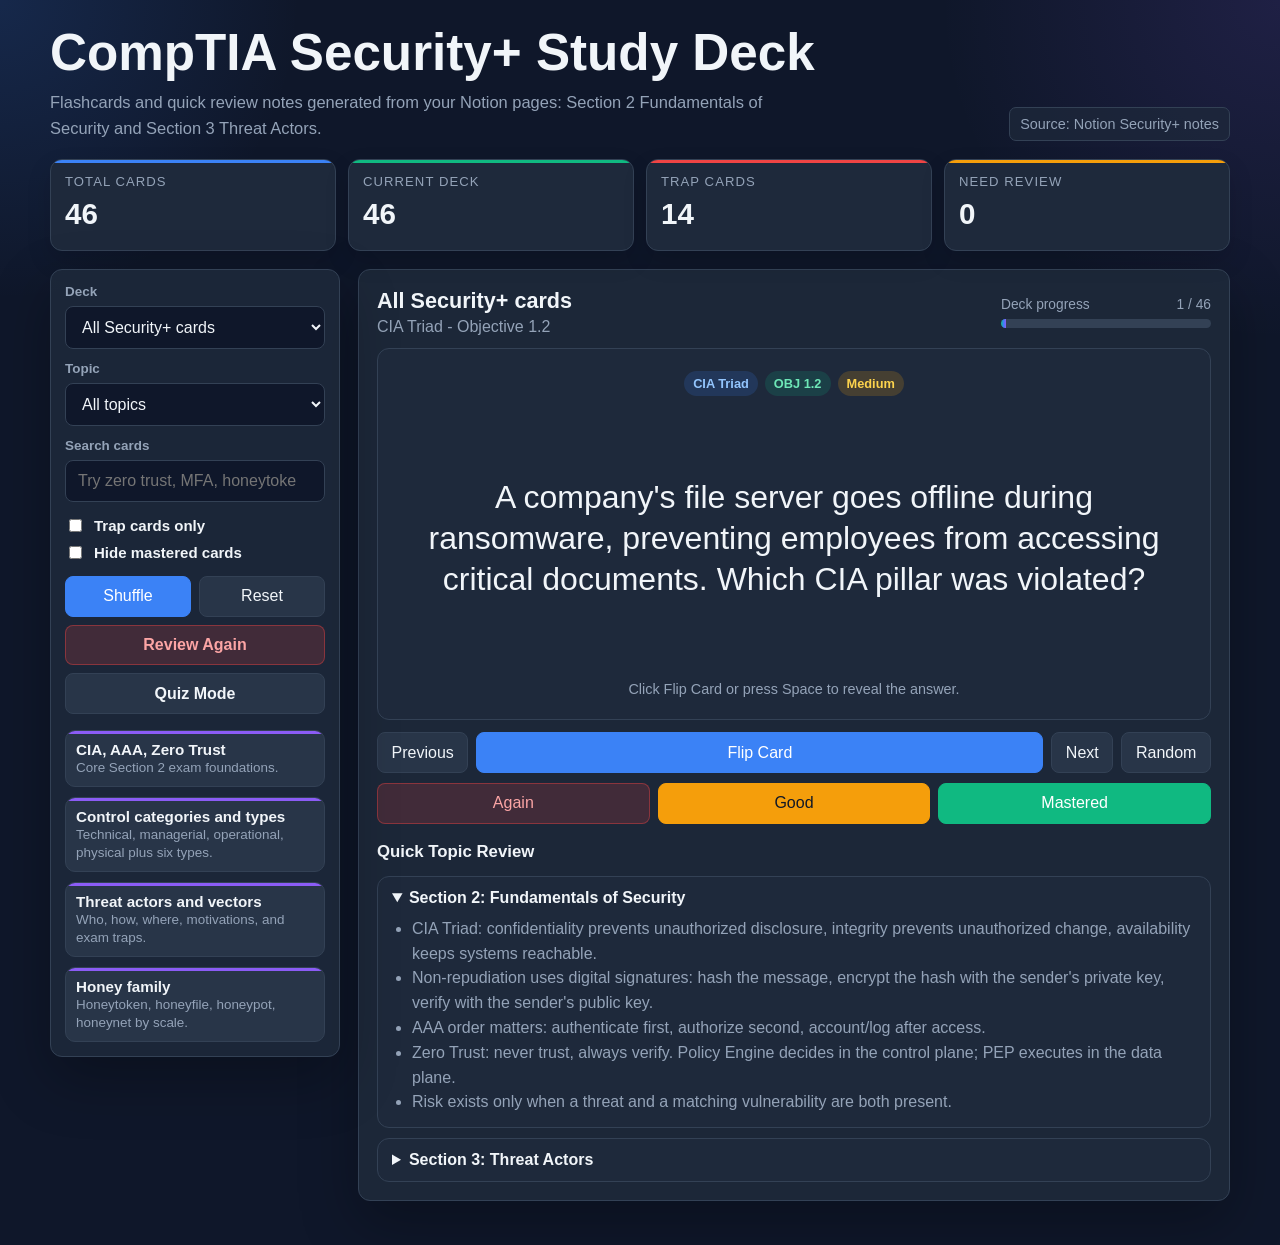
==== commit f974fbbc: "Add multiple-choice quiz mode" ====
--- a/index.html
+++ b/index.html
@@ -224,6 +224,18 @@
       color: #fff;
     }
 
+    .quiz-mode-btn {
+      width: 100%;
+      margin-top: 8px;
+      font-weight: 800;
+    }
+
+    .quiz-mode-btn.active {
+      background: var(--purple);
+      border-color: var(--purple);
+      color: #fff;
+    }
+
     .section-list {
       display: grid;
       gap: 10px;
@@ -437,6 +449,38 @@
       margin-top: 10px;
     }
 
+    .quiz-options {
+      display: grid;
+      gap: 10px;
+      width: min(980px, 100%);
+      align-self: center;
+    }
+
+    .quiz-option {
+      text-align: left;
+      line-height: 1.35;
+      padding: 14px 16px;
+      min-height: 58px;
+    }
+
+    .quiz-option.correct {
+      background: rgba(16, 185, 129, 0.2);
+      border-color: var(--green);
+      color: #bbf7d0;
+    }
+
+    .quiz-option.wrong {
+      background: rgba(239, 68, 68, 0.2);
+      border-color: var(--red);
+      color: #fecaca;
+    }
+
+    .quiz-score {
+      color: var(--muted);
+      font-size: 0.95rem;
+      font-weight: 800;
+    }
+
     .topic-guide {
       margin-top: 18px;
       display: grid;
@@ -549,6 +593,7 @@
         </div>
 
         <button id="reviewAgainBtn" class="danger review-again-btn">Review Again</button>
+        <button id="quizModeBtn" class="quiz-mode-btn">Quiz Mode</button>
 
         <div class="section-list" aria-label="Topic summary">
           <button class="mini-topic" type="button" data-guide="foundations" data-deck="fundamentals" data-topics="CIA Triad,AAA,Zero Trust,Non-repudiation,Risk,Gap Analysis"><strong>CIA, AAA, Zero Trust</strong><span>Core Section 2 exam foundations.</span></button>
@@ -675,6 +720,11 @@
     let activeGuideTopics = null;
     let activeGuideId = null;
     let reviewAgainMode = false;
+    let quizMode = false;
+    let quizAnswered = false;
+    let quizCorrect = 0;
+    let quizTotal = 0;
+    let quizOptions = [];
 
     const el = {
       totalCards: document.getElementById("totalCards"),
@@ -689,6 +739,7 @@
       shuffleBtn: document.getElementById("shuffleBtn"),
       resetBtn: document.getElementById("resetBtn"),
       reviewAgainBtn: document.getElementById("reviewAgainBtn"),
+      quizModeBtn: document.getElementById("quizModeBtn"),
       guideButtons: document.querySelectorAll(".mini-topic"),
       activeTitle: document.getElementById("activeTitle"),
       activeSubtitle: document.getElementById("activeSubtitle"),
@@ -738,6 +789,8 @@
       });
       index = Math.min(index, Math.max(filtered.length - 1, 0));
       flipped = false;
+      quizAnswered = false;
+      quizOptions = [];
       updateGuideButtons();
       render();
     }
@@ -753,6 +806,15 @@
       el.reviewAgainBtn.classList.remove("active");
     }
 
+    function clearQuizMode() {
+      quizMode = false;
+      quizAnswered = false;
+      quizCorrect = 0;
+      quizTotal = 0;
+      quizOptions = [];
+      el.quizModeBtn.classList.remove("active");
+    }
+
     function updateGuideButtons() {
       el.guideButtons.forEach(button => {
         button.classList.toggle("active", button.dataset.guide === activeGuideId);
@@ -761,6 +823,7 @@
 
     function applyGuideFilter(button) {
       clearReviewAgainMode();
+      clearQuizMode();
       activeGuideId = button.dataset.guide;
       activeGuideTopics = button.dataset.topics.split(",").map(topic => topic.trim());
       el.deckSelect.value = button.dataset.deck || "all";
@@ -772,6 +835,7 @@
 
     function applyReviewAgainMode() {
       clearGuideFilter();
+      clearQuizMode();
       reviewAgainMode = true;
       el.reviewAgainBtn.classList.add("active");
       el.deckSelect.value = "all";
@@ -784,6 +848,19 @@
       applyFilters();
     }
 
+    function applyQuizMode() {
+      clearGuideFilter();
+      clearReviewAgainMode();
+      quizMode = true;
+      quizAnswered = false;
+      quizCorrect = 0;
+      quizTotal = 0;
+      quizOptions = [];
+      el.quizModeBtn.classList.add("active");
+      index = 0;
+      applyFilters();
+    }
+
     function escHtml(value) {
       return String(value)
         .replace(/&/g, "&amp;")
@@ -804,19 +881,74 @@
       `;
     }
 
+    function plainAnswerHead(text) {
+      const clean = String(text).trim();
+      const split = clean.match(/^(.{2,90}?)(?:\.\s+|\s+[—-]\s+)(.+)$/);
+      return split ? split[1] : clean;
+    }
+
+    function shuffled(list) {
+      const copy = [...list];
+      for (let i = copy.length - 1; i > 0; i--) {
+        const j = Math.floor(Math.random() * (i + 1));
+        [copy[i], copy[j]] = [copy[j], copy[i]];
+      }
+      return copy;
+    }
+
+    function buildQuizOptions(card) {
+      const correct = plainAnswerHead(card.a);
+      const wrong = shuffled(cards
+        .filter(item => cardId(item) !== cardId(card))
+        .map(item => plainAnswerHead(item.a))
+        .filter((answer, position, list) => answer && answer !== correct && list.indexOf(answer) === position))
+        .slice(0, 3);
+      return shuffled([correct, ...wrong]).map(answer => ({ answer, correct: answer === correct }));
+    }
+
+    function renderQuizCard(card, rating) {
+      if (!quizOptions.length) quizOptions = buildQuizOptions(card);
+      const status = quizAnswered ? "Review the highlighted answer, then go Next." : "Choose the best answer.";
+      return `
+        <article class="flashcard" tabindex="0" aria-label="Quiz question">
+          <section class="face front">
+            <div class="tags">
+              <span class="tag">${card.topic}</span>
+              <span class="tag obj">OBJ ${card.objective}</span>
+              <span class="tag diff">${card.difficulty}</span>
+              ${card.trap ? `<span class="tag trap">Trap</span>` : ""}
+              ${rating ? `<span class="tag">${rating}</span>` : ""}
+              <span class="tag">Quiz ${quizCorrect}/${quizTotal}</span>
+            </div>
+            <p class="prompt">${escHtml(card.q)}</p>
+            <div class="quiz-options">
+              ${quizOptions.map((option, optionIndex) => `
+                <button class="quiz-option ${quizAnswered && option.correct ? "correct" : ""}" type="button" data-option="${optionIndex}" ${quizAnswered ? "disabled" : ""}>${escHtml(option.answer)}</button>
+              `).join("")}
+            </div>
+            <p class="hint">${status}</p>
+          </section>
+        </article>
+      `;
+    }
+
     function render() {
       el.totalCards.textContent = cards.length;
       el.deckCount.textContent = filtered.length;
       el.trapCount.textContent = filtered.filter(card => card.trap).length;
       el.reviewedCount.textContent = Object.values(review).filter(value => value === "again").length;
 
-      el.activeTitle.textContent = reviewAgainMode ? "Review Again cards" : deckNames[el.deckSelect.value];
+      el.activeTitle.textContent = quizMode ? "Quiz Mode" : (reviewAgainMode ? "Review Again cards" : deckNames[el.deckSelect.value]);
       el.activeSubtitle.textContent = filtered.length ? `${filtered[index].topic} - Objective ${filtered[index].objective}` : (reviewAgainMode ? "No missed cards waiting. Nice work." : "No cards match the current filters.");
       el.positionText.textContent = filtered.length ? `${index + 1} / ${filtered.length}` : "0 / 0";
       el.progressBar.style.width = filtered.length ? `${((index + 1) / filtered.length) * 100}%` : "0%";
 
       const disabled = filtered.length === 0;
       [el.prevBtn, el.flipBtn, el.nextBtn, el.randomBtn, el.againBtn, el.goodBtn, el.masteredBtn].forEach(button => button.disabled = disabled);
+      el.flipBtn.disabled = disabled || quizMode;
+      el.againBtn.disabled = disabled || quizMode;
+      el.goodBtn.disabled = disabled || quizMode;
+      el.masteredBtn.disabled = disabled || quizMode;
 
       if (!filtered.length) {
         el.cardContainer.innerHTML = `<div class="empty">${reviewAgainMode ? "No Again cards right now. Mark cards Again when you want them to show up here." : "No cards match those filters. Widen the deck, topic, or search."}</div>`;
@@ -825,6 +957,13 @@
 
       const card = filtered[index];
       const rating = review[cardId(card)];
+      if (quizMode) {
+        el.cardContainer.innerHTML = renderQuizCard(card, rating);
+        document.querySelectorAll(".quiz-option").forEach(button => {
+          button.addEventListener("click", () => answerQuiz(Number(button.dataset.option)));
+        });
+        return;
+      }
       el.cardContainer.innerHTML = `
         <article class="flashcard ${flipped ? "flipped" : ""}" tabindex="0" aria-label="Flashcard">
           <section class="face front">
@@ -863,6 +1002,8 @@
       if (!filtered.length) return;
       index = (index + delta + filtered.length) % filtered.length;
       flipped = false;
+      quizAnswered = false;
+      quizOptions = [];
       render();
     }
 
@@ -872,6 +1013,8 @@
       while (next === index) next = Math.floor(Math.random() * filtered.length);
       index = next;
       flipped = false;
+      quizAnswered = false;
+      quizOptions = [];
       render();
     }
 
@@ -882,6 +1025,24 @@
       }
       index = 0;
       flipped = false;
+      quizAnswered = false;
+      quizOptions = [];
+      render();
+    }
+
+    function answerQuiz(optionIndex) {
+      if (!quizMode || quizAnswered || !filtered.length) return;
+      const selected = quizOptions[optionIndex];
+      const card = filtered[index];
+      quizAnswered = true;
+      quizTotal += 1;
+      if (selected?.correct) {
+        quizCorrect += 1;
+        review[cardId(card)] = "good";
+      } else {
+        review[cardId(card)] = "again";
+      }
+      localStorage.setItem("secplusReview", JSON.stringify(review));
       render();
     }
 
@@ -896,13 +1057,14 @@
       }
     }
 
-    el.deckSelect.addEventListener("change", () => { clearGuideFilter(); clearReviewAgainMode(); syncTopics(); applyFilters(); });
-    el.topicSelect.addEventListener("change", () => { clearGuideFilter(); clearReviewAgainMode(); applyFilters(); });
-    el.searchInput.addEventListener("input", () => { clearGuideFilter(); clearReviewAgainMode(); applyFilters(); });
+    el.deckSelect.addEventListener("change", () => { clearGuideFilter(); clearReviewAgainMode(); clearQuizMode(); syncTopics(); applyFilters(); });
+    el.topicSelect.addEventListener("change", () => { clearGuideFilter(); clearReviewAgainMode(); clearQuizMode(); applyFilters(); });
+    el.searchInput.addEventListener("input", () => { clearGuideFilter(); clearReviewAgainMode(); clearQuizMode(); applyFilters(); });
     el.trapOnly.addEventListener("change", applyFilters);
     el.hideMastered.addEventListener("change", applyFilters);
     el.guideButtons.forEach(button => button.addEventListener("click", () => applyGuideFilter(button)));
     el.reviewAgainBtn.addEventListener("click", applyReviewAgainMode);
+    el.quizModeBtn.addEventListener("click", applyQuizMode);
     el.shuffleBtn.addEventListener("click", shuffleCards);
     el.resetBtn.addEventListener("click", () => {
       review = {};
@@ -911,6 +1073,7 @@
       flipped = false;
       clearGuideFilter();
       clearReviewAgainMode();
+      clearQuizMode();
       applyFilters();
     });
     el.prevBtn.addEventListener("click", () => move(-1));
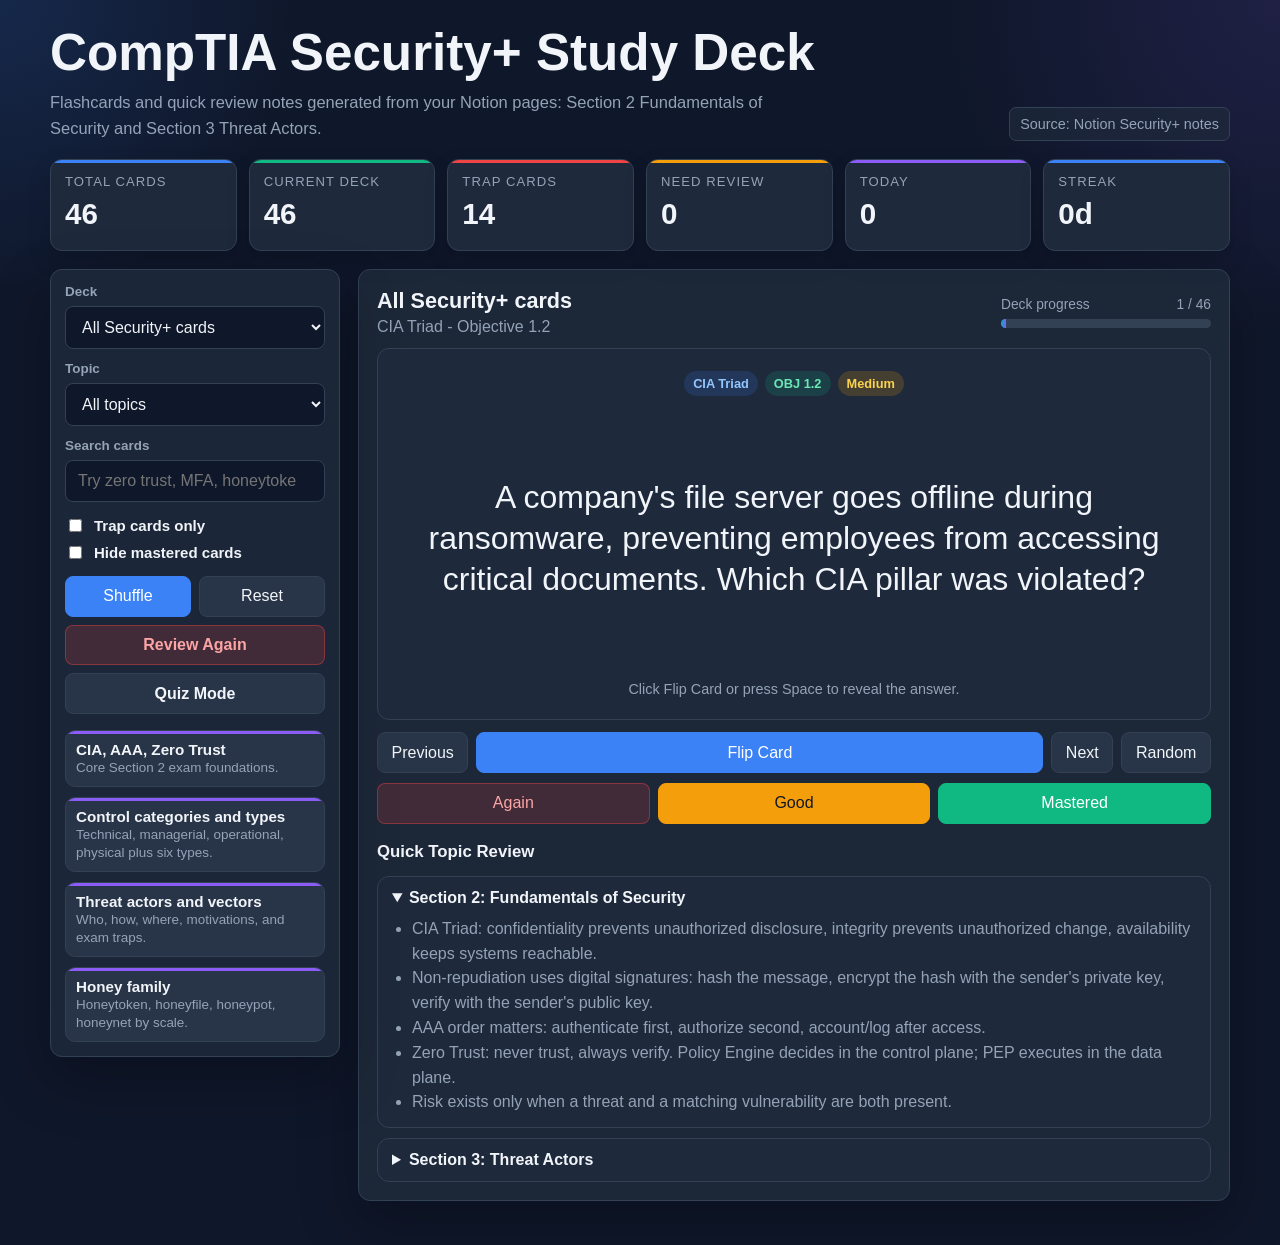
==== commit 39072b2d: "Add daily study progress tracking" ====
--- a/index.html
+++ b/index.html
@@ -97,7 +97,7 @@
 
     .dashboard {
       display: grid;
-      grid-template-columns: repeat(4, 1fr);
+      grid-template-columns: repeat(6, 1fr);
       gap: 12px;
       margin: 18px 0;
     }
@@ -124,6 +124,8 @@
     .metric:nth-child(2)::before { background: var(--green); }
     .metric:nth-child(3)::before { background: var(--red); }
     .metric:nth-child(4)::before { background: var(--gold); }
+    .metric:nth-child(5)::before { background: var(--purple); }
+    .metric:nth-child(6)::before { background: var(--blue); }
 
     .metric span {
       display: block;
@@ -559,6 +561,8 @@
       <div class="metric"><span>Current Deck</span><strong id="deckCount">0</strong></div>
       <div class="metric"><span>Trap Cards</span><strong id="trapCount">0</strong></div>
       <div class="metric"><span>Need Review</span><strong id="reviewedCount">0</strong></div>
+      <div class="metric"><span>Today</span><strong id="todayCount">0</strong></div>
+      <div class="metric"><span>Streak</span><strong id="streakCount">0</strong></div>
     </section>
 
     <div class="layout">
@@ -717,6 +721,7 @@
     let index = 0;
     let flipped = false;
     let review = JSON.parse(localStorage.getItem("secplusReview") || "{}");
+    let studyStats = JSON.parse(localStorage.getItem("secplusStudyStats") || "{}");
     let activeGuideTopics = null;
     let activeGuideId = null;
     let reviewAgainMode = false;
@@ -731,6 +736,8 @@
       deckCount: document.getElementById("deckCount"),
       trapCount: document.getElementById("trapCount"),
       reviewedCount: document.getElementById("reviewedCount"),
+      todayCount: document.getElementById("todayCount"),
+      streakCount: document.getElementById("streakCount"),
       deckSelect: document.getElementById("deckSelect"),
       topicSelect: document.getElementById("topicSelect"),
       searchInput: document.getElementById("searchInput"),
@@ -757,6 +764,44 @@
 
     function cardId(card) {
       return `${card.deck}:${card.topic}:${card.q.slice(0, 40)}`;
+    }
+
+    function todayKey() {
+      return new Date().toISOString().slice(0, 10);
+    }
+
+    function daysBetween(firstDate, secondDate) {
+      const day = 24 * 60 * 60 * 1000;
+      return Math.round((new Date(secondDate) - new Date(firstDate)) / day);
+    }
+
+    function normalizeStudyStats() {
+      const today = todayKey();
+      if (!studyStats.todayDate) {
+        studyStats = { todayDate: today, reviewedToday: 0, streak: 0, lastStudyDate: null };
+      }
+      if (studyStats.todayDate !== today) {
+        studyStats.todayDate = today;
+        studyStats.reviewedToday = 0;
+      }
+      return studyStats;
+    }
+
+    function saveStudyStats() {
+      localStorage.setItem("secplusStudyStats", JSON.stringify(studyStats));
+    }
+
+    function recordStudyActivity() {
+      const today = todayKey();
+      normalizeStudyStats();
+      if (studyStats.lastStudyDate !== today) {
+        studyStats.streak = studyStats.lastStudyDate && daysBetween(studyStats.lastStudyDate, today) === 1
+          ? (studyStats.streak || 0) + 1
+          : 1;
+        studyStats.lastStudyDate = today;
+      }
+      studyStats.reviewedToday = (studyStats.reviewedToday || 0) + 1;
+      saveStudyStats();
     }
 
     function topicsForDeck(deck) {
@@ -937,6 +982,9 @@
       el.deckCount.textContent = filtered.length;
       el.trapCount.textContent = filtered.filter(card => card.trap).length;
       el.reviewedCount.textContent = Object.values(review).filter(value => value === "again").length;
+      normalizeStudyStats();
+      el.todayCount.textContent = studyStats.reviewedToday || 0;
+      el.streakCount.textContent = `${studyStats.streak || 0}d`;
 
       el.activeTitle.textContent = quizMode ? "Quiz Mode" : (reviewAgainMode ? "Review Again cards" : deckNames[el.deckSelect.value]);
       el.activeSubtitle.textContent = filtered.length ? `${filtered[index].topic} - Objective ${filtered[index].objective}` : (reviewAgainMode ? "No missed cards waiting. Nice work." : "No cards match the current filters.");
@@ -1043,6 +1091,7 @@
         review[cardId(card)] = "again";
       }
       localStorage.setItem("secplusReview", JSON.stringify(review));
+      recordStudyActivity();
       render();
     }
 
@@ -1050,6 +1099,7 @@
       if (!filtered.length) return;
       review[cardId(filtered[index])] = value;
       localStorage.setItem("secplusReview", JSON.stringify(review));
+      recordStudyActivity();
       if (reviewAgainMode || el.hideMastered.checked) {
         applyFilters();
       } else {
@@ -1068,7 +1118,9 @@
     el.shuffleBtn.addEventListener("click", shuffleCards);
     el.resetBtn.addEventListener("click", () => {
       review = {};
+      studyStats = {};
       localStorage.removeItem("secplusReview");
+      localStorage.removeItem("secplusStudyStats");
       index = 0;
       flipped = false;
       clearGuideFilter();
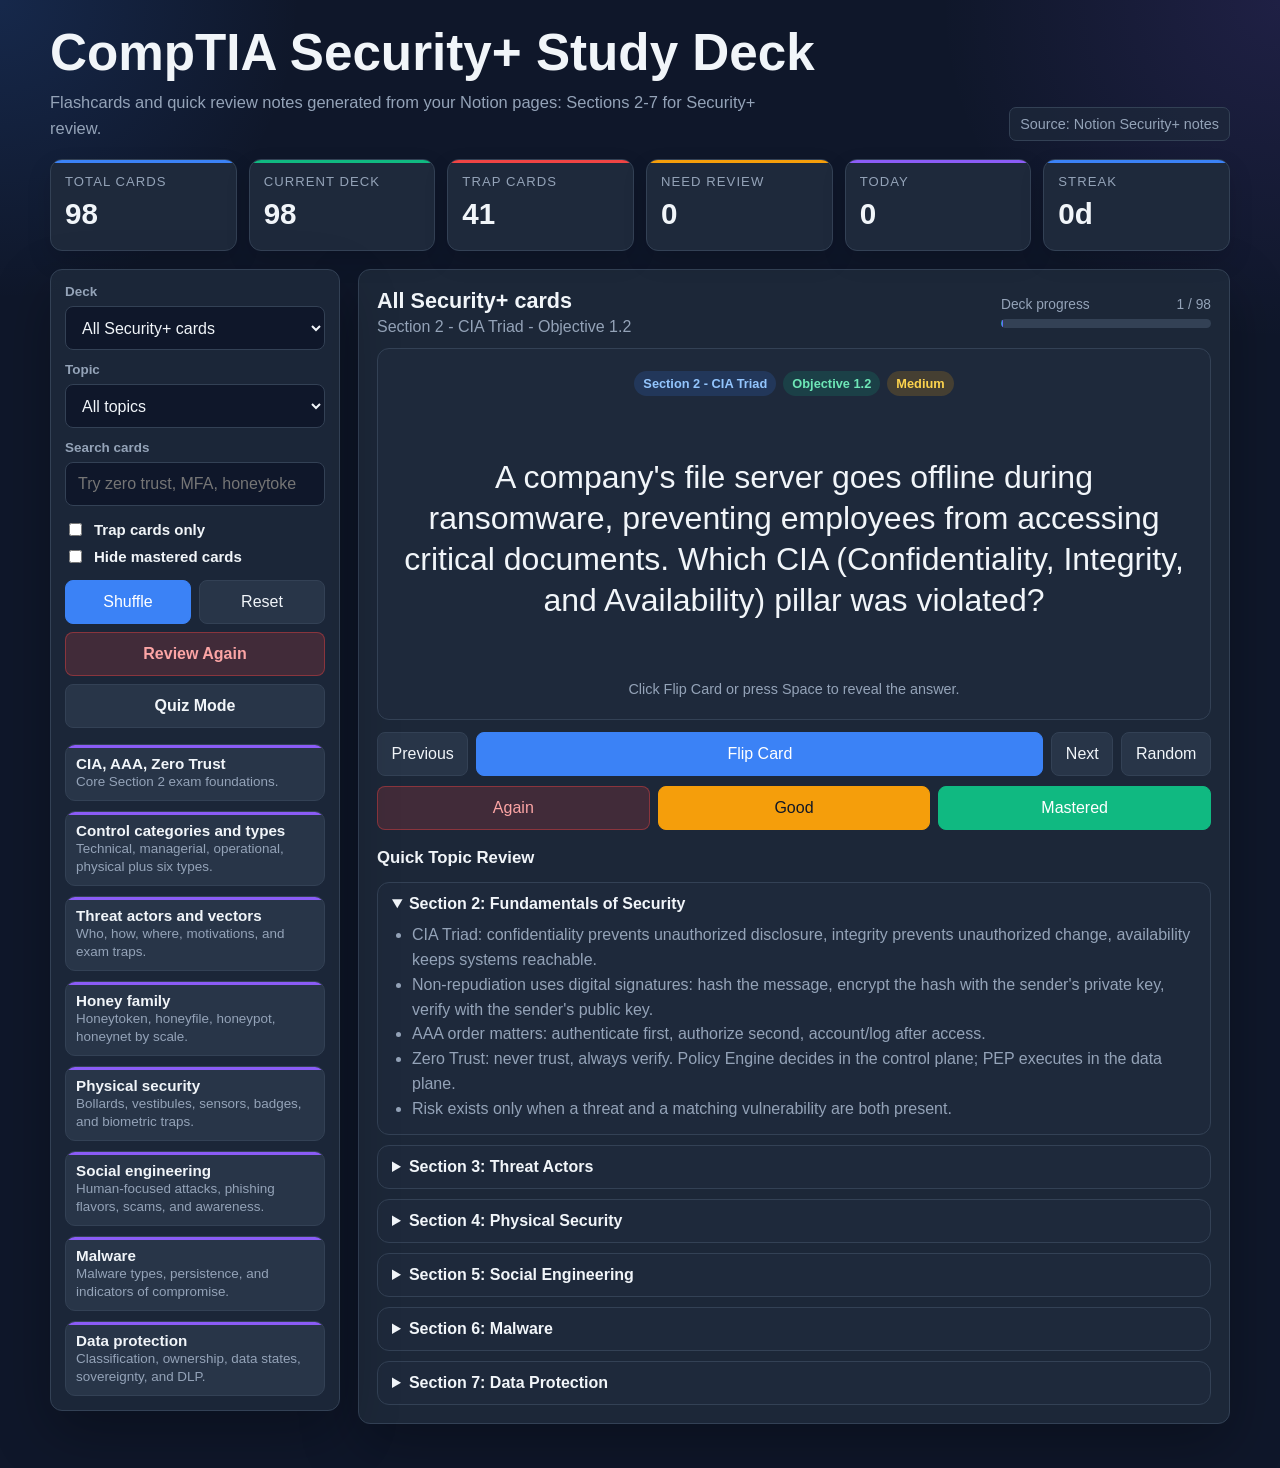
==== commit bed061e0: "Update Security+ flashcard study deck" ====
--- a/index.html
+++ b/index.html
@@ -2,7 +2,7 @@
 <html lang="en">
 <head>
   <meta charset="utf-8">
-  <meta name="viewport" content="width=device-width, initial-scale=1">
+  <meta name="viewport" content="width=device-width, initial-scale=1, viewport-fit=cover">
   <title>CompTIA Security+ Study Deck</title>
   <style>
     :root {
@@ -22,14 +22,20 @@
 
     * { box-sizing: border-box; }
 
+    html {
+      -webkit-text-size-adjust: 100%;
+    }
+
     body {
       margin: 0;
+      min-height: 100svh;
       font-family: Inter, "Segoe UI", Arial, sans-serif;
       color: var(--ink);
       background:
         radial-gradient(circle at top left, rgba(59, 130, 246, 0.16), transparent 300px),
         radial-gradient(circle at top right, rgba(139, 92, 246, 0.13), transparent 340px),
         var(--bg);
+      -webkit-font-smoothing: antialiased;
     }
 
     button, select, input {
@@ -43,6 +49,8 @@
       border-radius: 8px;
       padding: 0.65rem 0.85rem;
       cursor: pointer;
+      min-height: 44px;
+      touch-action: manipulation;
       transition: transform 140ms ease, border-color 140ms ease, background 140ms ease;
     }
 
@@ -185,7 +193,7 @@
       color: var(--ink);
       border-radius: 8px;
       padding: 0.68rem 0.75rem;
-      min-height: 42px;
+      min-height: 44px;
     }
 
     select:focus, input[type="search"]:focus {
@@ -359,7 +367,8 @@
       grid-template-rows: auto 1fr auto;
       justify-items: center;
       padding: 22px;
-      overflow: hidden;
+      overflow: auto;
+      -webkit-overflow-scrolling: touch;
     }
 
     .back {
@@ -544,6 +553,254 @@
         white-space: normal;
       }
     }
+
+    @media (max-width: 640px) {
+      body {
+        background:
+          radial-gradient(circle at top left, rgba(59, 130, 246, 0.14), transparent 220px),
+          var(--bg);
+      }
+
+      button, select, input[type="search"] {
+        font-size: 16px;
+      }
+
+      button {
+        min-height: 48px;
+        padding: 0.72rem 0.7rem;
+      }
+
+      button:hover {
+        transform: none;
+      }
+
+      .shell {
+        width: 100%;
+        padding: max(14px, env(safe-area-inset-top)) max(12px, env(safe-area-inset-right)) max(24px, env(safe-area-inset-bottom)) max(12px, env(safe-area-inset-left));
+      }
+
+      header {
+        gap: 10px;
+        margin-bottom: 12px;
+      }
+
+      h1 {
+        font-size: 2.05rem;
+        line-height: 1.02;
+      }
+
+      .subtitle {
+        margin-top: 8px;
+        font-size: 0.95rem;
+        line-height: 1.45;
+      }
+
+      .source {
+        width: 100%;
+        justify-content: center;
+        font-size: 0.82rem;
+      }
+
+      .dashboard {
+        grid-template-columns: repeat(2, minmax(0, 1fr));
+        gap: 8px;
+        margin: 12px 0;
+      }
+
+      .metric {
+        min-height: 70px;
+        padding: 11px;
+        border-radius: 8px;
+      }
+
+      .metric span {
+        font-size: 0.68rem;
+        letter-spacing: 0.05em;
+      }
+
+      .metric strong {
+        margin-top: 5px;
+        font-size: 1.35rem;
+      }
+
+      aside, main {
+        border-radius: 10px;
+        box-shadow: 0 14px 34px rgba(0, 0, 0, 0.2);
+      }
+
+      aside {
+        padding: 12px;
+      }
+
+      main {
+        padding: 12px;
+      }
+
+      .button-grid {
+        grid-template-columns: 1fr 1fr;
+      }
+
+      .section-list {
+        display: flex;
+        gap: 8px;
+        overflow-x: auto;
+        padding: 2px 2px 8px;
+        scroll-snap-type: x proximity;
+        -webkit-overflow-scrolling: touch;
+      }
+
+      .mini-topic {
+        min-width: 205px;
+        scroll-snap-align: start;
+        border-radius: 8px;
+      }
+
+      .mini-topic strong {
+        font-size: 0.9rem;
+      }
+
+      .mini-topic span {
+        font-size: 0.78rem;
+      }
+
+      .study-top {
+        display: grid;
+        grid-template-columns: 1fr;
+        gap: 10px;
+      }
+
+      .deck-title h2 {
+        font-size: 1.12rem;
+      }
+
+      .deck-title p {
+        font-size: 0.9rem;
+        line-height: 1.35;
+      }
+
+      .card-stage, .flashcard {
+        min-height: min(560px, 64svh);
+      }
+
+      .face {
+        padding: 16px 14px;
+        border-radius: 10px;
+      }
+
+      .tags {
+        width: 100%;
+        justify-content: center;
+        gap: 6px;
+        margin-bottom: 12px;
+      }
+
+      .tag {
+        max-width: 100%;
+        border-radius: 7px;
+        padding: 5px 7px;
+        font-size: 0.72rem;
+        overflow-wrap: anywhere;
+      }
+
+      .prompt {
+        font-size: 1.18rem;
+        line-height: 1.34;
+        overflow-wrap: anywhere;
+      }
+
+      .answer {
+        gap: 10px;
+      }
+
+      .answer-headline {
+        font-size: 1.55rem;
+        line-height: 1.12;
+        overflow-wrap: anywhere;
+      }
+
+      .answer-detail {
+        font-size: 1rem;
+        line-height: 1.42;
+        overflow-wrap: anywhere;
+      }
+
+      .trap-note {
+        width: 100%;
+        font-size: 0.9rem;
+        line-height: 1.4;
+      }
+
+      .hint {
+        font-size: 0.82rem;
+        margin-top: 12px;
+      }
+
+      .controls {
+        grid-template-columns: repeat(2, minmax(0, 1fr));
+        gap: 8px;
+      }
+
+      #flipBtn {
+        grid-column: 1 / -1;
+        order: -1;
+      }
+
+      .rate-row {
+        grid-template-columns: repeat(3, minmax(0, 1fr));
+        position: sticky;
+        bottom: max(8px, env(safe-area-inset-bottom));
+        z-index: 5;
+        padding: 8px;
+        margin: 10px -8px 0;
+        border: 1px solid rgba(51, 65, 85, 0.88);
+        border-radius: 10px;
+        background: rgba(15, 23, 42, 0.92);
+        backdrop-filter: blur(10px);
+      }
+
+      .rate-row button {
+        padding-inline: 0.45rem;
+        font-size: 0.9rem;
+      }
+
+      .quiz-options {
+        gap: 8px;
+      }
+
+      .quiz-option {
+        min-height: 52px;
+        padding: 12px;
+        font-size: 0.95rem;
+      }
+
+      .topic-guide {
+        margin-top: 14px;
+      }
+
+      details {
+        border-radius: 9px;
+        padding: 11px 12px;
+      }
+
+      details ul {
+        padding-left: 18px;
+        font-size: 0.93rem;
+      }
+    }
+
+    @media (max-width: 380px) {
+      .dashboard {
+        grid-template-columns: 1fr;
+      }
+
+      .rate-row {
+        grid-template-columns: 1fr;
+      }
+
+      .card-stage, .flashcard {
+        min-height: min(590px, 68svh);
+      }
+    }
   </style>
 </head>
 <body>
@@ -551,7 +808,7 @@
     <header>
       <div>
         <h1>CompTIA Security+ Study Deck</h1>
-        <p class="subtitle">Flashcards and quick review notes generated from your Notion pages: Section 2 Fundamentals of Security and Section 3 Threat Actors.</p>
+        <p class="subtitle">Flashcards and quick review notes generated from your Notion pages: Sections 2-7 for Security+ review.</p>
       </div>
       <div class="source">Source: Notion Security+ notes</div>
     </header>
@@ -573,6 +830,10 @@
             <option value="all">All Security+ cards</option>
             <option value="fundamentals">Section 2: Fundamentals</option>
             <option value="threats">Section 3: Threat Actors</option>
+            <option value="physical">Section 4: Physical Security</option>
+            <option value="social">Section 5: Social Engineering</option>
+            <option value="malware">Section 6: Malware</option>
+            <option value="data">Section 7: Data Protection</option>
           </select>
         </div>
 
@@ -604,6 +865,10 @@
           <button class="mini-topic" type="button" data-guide="controls" data-deck="fundamentals" data-topics="Controls"><strong>Control categories and types</strong><span>Technical, managerial, operational, physical plus six types.</span></button>
           <button class="mini-topic" type="button" data-guide="actors" data-deck="threats" data-topics="Threat Actor Basics,Nation-state/APT,Actor Types,Insider/Shadow IT,Threat Vectors,Bluetooth/Wired,Social Engineering,Motivation"><strong>Threat actors and vectors</strong><span>Who, how, where, motivations, and exam traps.</span></button>
           <button class="mini-topic" type="button" data-guide="honey" data-deck="threats" data-topics="Deception"><strong>Honey family</strong><span>Honeytoken, honeyfile, honeypot, honeynet by scale.</span></button>
+          <button class="mini-topic" type="button" data-guide="physical" data-deck="physical" data-topics="Physical Controls,Surveillance,Access Control,Biometrics,Badge Cloning"><strong>Physical security</strong><span>Bollards, vestibules, sensors, badges, and biometric traps.</span></button>
+          <button class="mini-topic" type="button" data-guide="social" data-deck="social" data-topics="Triggers,Impersonation,Phishing,Scams,Influence,Physical Social Engineering"><strong>Social engineering</strong><span>Human-focused attacks, phishing flavors, scams, and awareness.</span></button>
+          <button class="mini-topic" type="button" data-guide="malware" data-deck="malware" data-topics="Malware Basics,Virus/Worm/Trojan,Ransomware,Botnets,Rootkits,Persistence,Keyloggers,Fileless Malware,Indicators"><strong>Malware</strong><span>Malware types, persistence, and indicators of compromise.</span></button>
+          <button class="mini-topic" type="button" data-guide="data" data-deck="data" data-topics="Classification,Ownership,Data States,Data Types,Data Sovereignty,Data Security Methods,DLP"><strong>Data protection</strong><span>Classification, ownership, data states, sovereignty, and DLP.</span></button>
         </div>
       </aside>
 
@@ -654,6 +919,46 @@
               <li>Organized crime is money-driven, even when tooling is advanced or the group acts as a proxy.</li>
               <li>Shadow IT is usually convenience-driven, not automatically malicious, but still creates unmanaged risk.</li>
               <li>Honey family by scale: honeytoken, honeyfile, honeypot, honeynet.</li>
+            </ul>
+          </details>
+          <details>
+            <summary>Section 4: Physical Security</summary>
+            <ul>
+              <li>Bollards stop vehicles; fences define and delay perimeter intrusion.</li>
+              <li>Access control vestibules prevent tailgating and piggybacking by controlling one door at a time.</li>
+              <li>Piggybacking involves consent; tailgating does not.</li>
+              <li>Biometric sensitivity lowers FAR while raising FRR; CER is the balance point.</li>
+              <li>RFID and NFC badge cloning is a physical attack indicator on the exam.</li>
+            </ul>
+          </details>
+          <details>
+            <summary>Section 5: Social Engineering</summary>
+            <ul>
+              <li>Social engineering attacks the human decision process, not the firewall.</li>
+              <li>Pretexting is the story; impersonation is the false identity.</li>
+              <li>BEC uses a real compromised internal email account, which makes it harder to spot.</li>
+              <li>Misinformation is false without intent; disinformation is deliberate deception.</li>
+              <li>Security awareness training should be recurring and reinforced with simulations.</li>
+            </ul>
+          </details>
+          <details>
+            <summary>Section 6: Malware</summary>
+            <ul>
+              <li>Virus requires a host file and user action; worm spreads by itself.</li>
+              <li>Ransomware encrypts files and demands payment; isolate first and restore from known-good backups.</li>
+              <li>Rootkits hide at kernel level and require external boot scanning for reliable detection.</li>
+              <li>Logic bombs wait for a date, event, or condition before executing.</li>
+              <li>Impossible travel, missing logs, resource spikes, and out-of-cycle logging are compromise indicators.</li>
+            </ul>
+          </details>
+          <details>
+            <summary>Section 7: Data Protection</summary>
+            <ul>
+              <li>Data Owners classify data; Data Custodians manage the systems that protect it.</li>
+              <li>Data at rest, in transit, and in use each need different protection methods.</li>
+              <li>Tokenization replaces data with a vault-backed token; encryption is reversible with a key.</li>
+              <li>Data sovereignty follows the physical location of the data.</li>
+              <li>DLP location matters: endpoint catches activity on the device; network catches data leaving the perimeter.</li>
             </ul>
           </details>
         </section>
@@ -708,13 +1013,144 @@
       {deck:"threats", topic:"Social Engineering", objective:"2.2", difficulty:"Medium", trap:false, q:"An attacker compromises a site that target employees frequently visit and uses it to deliver malware. What is this called?", a:"Watering hole attack. The attacker poisons a trusted third-party site."},
       {deck:"threats", topic:"Social Engineering", objective:"2.2", difficulty:"Medium", trap:true, q:"Fake domains like g00gle.com or amzon.com are registered to catch mistyped URLs. What is this vector?", a:"Typosquatting. It relies on users mistyping trusted domains.", trapNote:"Brand impersonation is broader; typosquatting specifically abuses URL mistakes."},
       {deck:"threats", topic:"Motivation", objective:"2.1", difficulty:"Hard", trap:true, q:"An attacker steals private photos and threatens release unless the victim pays. What is the motivation, and is it ransomware?", a:"The motivation is blackmail. It is not ransomware unless data is encrypted to deny access.", trapNote:"Stolen data plus payment demand is blackmail. Encryption plus payment demand is ransomware."},
-      {deck:"threats", topic:"Motivation", objective:"2.1", difficulty:"Hard", trap:true, q:"A foreign intelligence service hires a criminal group to attack a rival nation's bank. What actor category is the criminal group?", a:"Organized crime. Even as a proxy, their motivation is financial gain.", trapNote:"Follow the motivation, not just the sponsor."}
+      {deck:"threats", topic:"Motivation", objective:"2.1", difficulty:"Hard", trap:true, q:"A foreign intelligence service hires a criminal group to attack a rival nation's bank. What actor category is the criminal group?", a:"Organized crime. Even as a proxy, their motivation is financial gain.", trapNote:"Follow the motivation, not just the sponsor."},
+
+      {deck:"physical", topic:"Physical Controls", objective:"1.2", difficulty:"Medium", trap:true, q:"A facilities manager wants to prevent vehicles from ramming the data center entrance, so they install a tall chain-link fence. Is this the correct control?", a:"No. Fencing deters and delays human intruders across a perimeter. Bollards are the correct control for stopping vehicular threats at specific entry points.", trapNote:"Fences slow people. Bollards stop vehicles."},
+      {deck:"physical", topic:"Physical Controls", objective:"2.4", difficulty:"Medium", trap:false, q:"What are four physical brute force attack methods listed in the Section 4 notes?", a:"Forcible entry, tampering with security devices, confronting security personnel, and ramming barriers with vehicles."},
+      {deck:"physical", topic:"Surveillance", objective:"2.4", difficulty:"Medium", trap:false, q:"A security analyst finds paint sprayed over parking garage cameras shortly before a server room break-in. Which surveillance bypass technique was used?", a:"Visual obstruction. The attacker physically blocked the camera's line of sight to remove detection capability."},
+      {deck:"physical", topic:"Surveillance", objective:"1.2", difficulty:"Hard", trap:true, q:"Which sensor type is best for detecting a warm body in a secured warehouse at night, even if the intruder moves slowly?", a:"Infrared sensor. It detects changes in infrared radiation from warm bodies instead of relying only on motion speed.", trapNote:"Microwave and ultrasonic sensors detect motion through reflected waves. Infrared detects heat."},
+      {deck:"physical", topic:"Surveillance", objective:"2.4", difficulty:"Medium", trap:false, q:"An attacker jams the wireless signals used by surveillance cameras during a breach. What bypass method is this?", a:"Electromagnetic interference, or EMI. It disrupts wireless surveillance communications."},
+      {deck:"physical", topic:"Access Control", objective:"1.2", difficulty:"Easy", trap:false, q:"What is an access control vestibule designed to prevent?", a:"Tailgating and piggybacking. The double-door buffer allows only one door to open at a time and forces identity checks."},
+      {deck:"physical", topic:"Access Control", objective:"2.4", difficulty:"Medium", trap:true, q:"An employee knowingly holds the door open for a contractor they recognize, but the contractor is not authorized. What attack occurred?", a:"Piggybacking. The authorized person knowingly allowed the unauthorized person in, even if they were deceived.", trapNote:"Piggybacking includes consent. Tailgating happens without the authorized person's awareness."},
+      {deck:"physical", topic:"Access Control", objective:"2.4", difficulty:"Easy", trap:false, q:"A penetration tester walks closely behind an employee through a secured door without the employee noticing. What technique is this?", a:"Tailgating. The attacker follows through without the authorized person's knowledge or consent."},
+      {deck:"physical", topic:"Biometrics", objective:"1.2", difficulty:"Hard", trap:true, q:"A biometric door lock has a very low FAR, but employees are frequently locked out. What likely happened?", a:"Scanner sensitivity is high. That lowers false acceptance rate but raises false rejection rate. CER is the balance point where FAR and FRR meet.", trapNote:"FAR and FRR move in opposite directions when sensitivity changes."},
+      {deck:"physical", topic:"Biometrics", objective:"1.2", difficulty:"Medium", trap:true, q:"A vendor says a fingerprint scanner has a CER of 3 percent. What does CER mean?", a:"Crossover Error Rate. It is the point where FAR equals FRR, and lower CER generally means better biometric accuracy.", trapNote:"CER is not a single failed login; it is a performance balance metric."},
+      {deck:"physical", topic:"Badge Cloning", objective:"2.4", difficulty:"Hard", trap:true, q:"An attacker scans an employee's RFID badge on public transit, writes the data to a blank card, and enters the building later. Under which attack category does this fall?", a:"Physical attack, specifically RFID badge cloning. The Security+ objective treats badge cloning as a physical attack indicator.", trapNote:"Do not classify this primarily as a network attack just because RFID is wireless."},
+      {deck:"physical", topic:"Badge Cloning", objective:"2.4", difficulty:"Medium", trap:false, q:"Name four countermeasures against access badge cloning.", a:"Use encrypted badge systems, add MFA at entry points, provide shielded wallets or sleeves, and monitor access logs for anomalous entry patterns."},
+
+      {deck:"social", topic:"Triggers", objective:"5.6", difficulty:"Medium", trap:false, q:"A caller claims to be the IT director and demands an immediate password reset or systems will go offline. Which motivational triggers are being used?", a:"Authority and urgency. The attacker uses a perceived superior plus time pressure to prevent careful verification."},
+      {deck:"social", topic:"Triggers", objective:"5.6", difficulty:"Easy", trap:false, q:"What are the six motivational triggers social engineers use?", a:"Authority, urgency, social proof, scarcity, likability, and fear."},
+      {deck:"social", topic:"Impersonation", objective:"2.2", difficulty:"Hard", trap:true, q:"A caller says they are from vendor support and invents an account error so the employee will reveal their username. What technique was used?", a:"Pretexting. The attacker created a fabricated scenario to get the victim to fill in information gaps.", trapNote:"Pretexting is the story. Impersonation is the false identity."},
+      {deck:"social", topic:"Impersonation", objective:"2.2", difficulty:"Medium", trap:true, q:"Misspelled company domains such as companyy.com are registered and serve fake login pages. What attack is this?", a:"Typosquatting, also called URL hijacking or cybersquatting. It captures users who mistype trusted domains.", trapNote:"Brand impersonation is broader; typosquatting is specifically typo-based domains."},
+      {deck:"social", topic:"Impersonation", objective:"2.2", difficulty:"Medium", trap:false, q:"Employees are infected after visiting an industry news site they already trust. No phishing email was sent. What attack technique was used?", a:"Watering hole attack. The attacker compromised a trusted third-party website frequented by the target group."},
+      {deck:"social", topic:"Phishing", objective:"2.2", difficulty:"Hard", trap:true, q:"An employee receives an urgent wire request from the CFO's real company email account. Is this phishing, whaling, or BEC?", a:"Business Email Compromise, or BEC. The message uses a real compromised internal account to trick employees.", trapNote:"Whaling targets executives as victims. BEC often uses an executive account to victimize others."},
+      {deck:"social", topic:"Phishing", objective:"2.2", difficulty:"Medium", trap:true, q:"A personalized phishing campaign targets the CEO and CFO using details from recent board meetings. What specific phishing type is this?", a:"Whaling. It is spear phishing specifically aimed at high-profile executives.", trapNote:"Whaling is a subset of spear phishing, not a totally separate family."},
+      {deck:"social", topic:"Phishing", objective:"5.6", difficulty:"Medium", trap:false, q:"A company held security awareness training once in January, then suffered a successful phishing attack six months later. What should change?", a:"Training should be recurring and reinforced with simulated phishing campaigns and remedial training for users who fail."},
+      {deck:"social", topic:"Scams", objective:"2.2", difficulty:"Hard", trap:true, q:"One victim is tricked into wiring money once; another has an SSN used to open several credit cards. Which is identity fraud and which is identity theft?", a:"The wire transfer is identity fraud or a single deceptive transaction. The SSN used to open multiple accounts is identity theft, a broader assumption of identity.", trapNote:"Fraud is usually one act. Theft is broader identity takeover."},
+      {deck:"social", topic:"Influence", objective:"2.2", difficulty:"Hard", trap:true, q:"A false article spreads online and investigators find it was created and funded by a foreign government to deceive the public. Is this misinformation or disinformation?", a:"Disinformation. It is deliberately created or shared false information with intent to deceive.", trapNote:"Misinformation is false information shared without deceptive intent."},
+      {deck:"social", topic:"Physical Social Engineering", objective:"2.2", difficulty:"Easy", trap:false, q:"An attacker leaves USB drives labeled Q4 Salary Review in the parking lot and an employee plugs one in. What attack is this?", a:"Baiting. The attacker uses a physical lure to exploit curiosity and deliver malware."},
+      {deck:"social", topic:"Physical Social Engineering", objective:"5.6", difficulty:"Medium", trap:false, q:"What controls help reduce dumpster diving and shoulder surfing risk?", a:"Secure document disposal and clean desk policies reduce dumpster diving. Privacy screens and situational awareness reduce shoulder surfing."},
+
+      {deck:"malware", topic:"Malware Basics", objective:"2.4", difficulty:"Easy", trap:false, q:"What is malware?", a:"Malware is malicious software intentionally designed to infiltrate, damage, or gain unauthorized access to systems without user consent."},
+      {deck:"malware", topic:"Virus/Worm/Trojan", objective:"2.4", difficulty:"Hard", trap:true, q:"Malware spreads to other computers on the network without anyone clicking or opening files. Is this a virus or a worm?", a:"Worm. Worms are self-replicating and spread without user interaction. Viruses require a host file and user action.", trapNote:"No user interaction is the worm signal."},
+      {deck:"malware", topic:"Virus/Worm/Trojan", objective:"2.4", difficulty:"Medium", trap:false, q:"A fake PDF reader secretly opens a remote shell back to the attacker. What two malware terms apply?", a:"Trojan and RAT. It is a Trojan because it is disguised as legitimate software, and a Remote Access Trojan because it grants remote control."},
+      {deck:"malware", topic:"Virus/Worm/Trojan", objective:"2.4", difficulty:"Hard", trap:true, q:"What is the difference between a polymorphic virus and a metamorphic virus?", a:"A polymorphic virus changes its decryption code. A metamorphic virus rewrites its whole codebase, making it more advanced.", trapNote:"Polymorphic changes the wrapper or decryptor. Metamorphic rewrites everything."},
+      {deck:"malware", topic:"Ransomware", objective:"2.4", difficulty:"Medium", trap:true, q:"A user reports encrypted files and a Bitcoin payment demand. What is the malware type and first correct response?", a:"Ransomware. Disconnect or isolate the machine first, then restore from known-good backups. Do not pay the ransom.", trapNote:"Payment does not guarantee recovery and is not the exam's preferred response."},
+      {deck:"malware", topic:"Botnets", objective:"2.4", difficulty:"Medium", trap:false, q:"Security tools report unusual CPU and bandwidth spikes on 200 endpoints late at night. What is the likely explanation?", a:"The endpoints may be zombies in a botnet, receiving instructions from a command and control node."},
+      {deck:"malware", topic:"Botnets", objective:"2.4", difficulty:"Easy", trap:false, q:"What is the difference between a botnet, a zombie, and a C2 node?", a:"A botnet is the network of compromised devices. A zombie is one compromised device. The C2 node is the attacker's command server."},
+      {deck:"malware", topic:"Rootkits", objective:"2.4", difficulty:"Hard", trap:true, q:"A rootkit is confirmed, but antivirus running inside the infected OS says no threats are found. Why, and how should it be detected?", a:"The rootkit can hide at Ring 0, blinding the OS and security tools. Boot from external media and scan from outside the compromised OS.", trapNote:"You cannot reliably trust tools running inside an OS controlled by a rootkit."},
+      {deck:"malware", topic:"Persistence", objective:"2.4", difficulty:"Medium", trap:false, q:"A disgruntled sysadmin plants code that deletes database records on their termination date. What malware type is this?", a:"Logic bomb. It stays dormant until a specific date, event, or condition triggers execution."},
+      {deck:"malware", topic:"Keyloggers", objective:"2.4", difficulty:"Hard", trap:true, q:"A physical device is found between a CFO's keyboard cable and computer. What is it and why is it dangerous?", a:"Hardware keylogger. It captures keystrokes and bypasses software-based controls, so physical inspection is required.", trapNote:"Software tools may not detect hardware keyloggers."},
+      {deck:"malware", topic:"Fileless Malware", objective:"2.4", difficulty:"Hard", trap:true, q:"A malware sample runs entirely in RAM and uses PowerShell with no file written to disk. What technique is this?", a:"Fileless malware. It evades signature-based antivirus because there is no traditional executable file to scan.", trapNote:"Fileless does not mean traceless. Memory artifacts and logs may still exist."},
+      {deck:"malware", topic:"Indicators", objective:"2.4", difficulty:"Hard", trap:true, q:"A user's account logs in from New York at 8:00 AM and Tokyo at 8:15 AM. What IoC is this?", a:"Impossible travel. It indicates likely credential compromise or account takeover.", trapNote:"This is an identity compromise indicator, not a normal network routing issue."},
+      {deck:"malware", topic:"Indicators", objective:"2.4", difficulty:"Medium", trap:true, q:"Security event logs from Tuesday night are missing, but every other day is present. What IoC is this?", a:"Missing logs. Treat it as possible attacker tampering or evidence destruction until proven otherwise.", trapNote:"Missing logs can be a compromise signal, not just a logging inconvenience."},
+
+      {deck:"data", topic:"Classification", objective:"3.3", difficulty:"Hard", trap:true, q:"Who sets data classification: the Data Owner, IT department, CIO, or Data Custodian?", a:"The Data Owner. The owner understands the data's business value and decides classification and protection requirements.", trapNote:"IT and custodians enforce controls; they do not decide the classification."},
+      {deck:"data", topic:"Classification", objective:"3.3", difficulty:"Medium", trap:false, q:"List the commercial data classification levels from low to high.", a:"Public, Sensitive, Private, Confidential, and Critical."},
+      {deck:"data", topic:"Ownership", objective:"5.1", difficulty:"Medium", trap:true, q:"The IT manager says she should be Data Owner for HR records because her team runs the servers. Is this correct?", a:"No. A business-side senior leader such as the HR Director should be Data Owner. IT acts as custodian by managing systems and controls.", trapNote:"Owner decides. Custodian executes and protects."},
+      {deck:"data", topic:"Ownership", objective:"5.1", difficulty:"Hard", trap:true, q:"A third-party payroll firm decides how salary data is collected and why it is used. Is it the Data Controller or Data Processor?", a:"Data Controller. The controller determines the purpose and method of processing. A processor handles data under the controller's instructions.", trapNote:"Controller decides why and how. Processor executes."},
+      {deck:"data", topic:"Data States", objective:"3.3", difficulty:"Easy", trap:false, q:"What are the three data states?", a:"Data at rest, data in transit or in motion, and data in use."},
+      {deck:"data", topic:"Data States", objective:"1.4", difficulty:"Medium", trap:false, q:"Name three technologies that protect data in transit between a branch office and headquarters.", a:"TLS, VPN, and IPSec. They encrypt or tunnel data across untrusted networks."},
+      {deck:"data", topic:"Data States", objective:"1.4", difficulty:"Hard", trap:true, q:"A database encrypts only SSN and date-of-birth columns, leaving other fields unencrypted. Which encryption type is this?", a:"Record encryption or column-level database encryption. It protects selected fields in stored data, not the full disk or whole file.", trapNote:"Do not call this full disk encryption when only fields are protected."},
+      {deck:"data", topic:"Data Types", objective:"3.3", difficulty:"Medium", trap:false, q:"What is the difference between PII and PHI?", a:"PII identifies a person, such as name, SSN, or address. PHI is health information tied to an identifiable person and protected under HIPAA."},
+      {deck:"data", topic:"Data Sovereignty", objective:"3.3", difficulty:"Medium", trap:false, q:"A cloud provider replicates data in the US, Germany, and Singapore. Which concept requires knowing which country's laws govern each copy?", a:"Data sovereignty. Data is subject to the laws of the country where it physically resides."},
+      {deck:"data", topic:"Data Sovereignty", objective:"3.3", difficulty:"Hard", trap:true, q:"A country requires citizen data collected by foreign companies to stay on servers inside its borders. What concept is this?", a:"Data sovereignty. The law requires data to remain physically within national borders.", trapNote:"Sovereignty is about physical data location, not just who accesses it."},
+      {deck:"data", topic:"Data Security Methods", objective:"3.3", difficulty:"Hard", trap:true, q:"A payment system replaces a credit card number with a random string and stores the original in a secure vault. Is this encryption or tokenization?", a:"Tokenization. The token has no mathematical relationship to the original data and requires a separate vault lookup.", trapNote:"Encryption is reversible with a key. Tokenization uses a mapped token and vault."},
+      {deck:"data", topic:"Data Security Methods", objective:"3.3", difficulty:"Medium", trap:false, q:"A developer needs realistic-looking customer data for testing without exposing actual SSNs. Which method is most appropriate?", a:"Masking. It replaces real data with placeholders while preserving the format for safe testing."},
+      {deck:"data", topic:"Data Security Methods", objective:"3.3", difficulty:"Medium", trap:false, q:"A company divides HR, Finance, and Sales into isolated network zones to limit breach spread. Which method is this?", a:"Segmentation. It isolates zones and reduces lateral movement after a compromise."},
+      {deck:"data", topic:"DLP", objective:"4.4", difficulty:"Medium", trap:false, q:"An employee tries to copy a file containing SSNs to a USB drive on their laptop. Which DLP type detects and blocks this at the workstation?", a:"Endpoint DLP. It runs on user devices and monitors data in use or local transfer attempts."},
+      {deck:"data", topic:"DLP", objective:"4.4", difficulty:"Hard", trap:true, q:"An alert fires when an employee emails credit card numbers, but the alert came from a network gateway device. Which DLP type triggered?", a:"Network DLP. It monitors data in transit leaving the network perimeter.", trapNote:"Endpoint DLP catches it on the laptop. Network DLP catches it at the gateway."}
     ];
 
     const deckNames = {
       all: "All Security+ cards",
       fundamentals: "Section 2: Fundamentals",
-      threats: "Section 3: Threat Actors"
+      threats: "Section 3: Threat Actors",
+      physical: "Section 4: Physical Security",
+      social: "Section 5: Social Engineering",
+      malware: "Section 6: Malware",
+      data: "Section 7: Data Protection"
+    };
+
+    const deckShortNames = {
+      fundamentals: "Section 2",
+      threats: "Section 3",
+      physical: "Section 4",
+      social: "Section 5",
+      malware: "Section 6",
+      data: "Section 7"
+    };
+
+    const abbreviationMeanings = {
+      AAA: "Authentication, Authorization, and Accounting",
+      ACV: "Access Control Vestibule",
+      APT: "Advanced Persistent Threat",
+      AV: "Antivirus",
+      BEC: "Business Email Compromise",
+      BYOD: "Bring Your Own Device",
+      C2: "Command and Control",
+      CER: "Crossover Error Rate",
+      CFO: "Chief Financial Officer",
+      CIA: "Confidentiality, Integrity, and Availability",
+      CIO: "Chief Information Officer",
+      CISO: "Chief Information Security Officer",
+      CPU: "Central Processing Unit",
+      DDoS: "Distributed Denial of Service",
+      DLP: "Data Loss Prevention",
+      DMARC: "Domain-based Message Authentication, Reporting, and Conformance",
+      DKIM: "DomainKeys Identified Mail",
+      EMI: "Electromagnetic Interference",
+      FAR: "False Acceptance Rate",
+      FDE: "Full Disk Encryption",
+      FRR: "False Rejection Rate",
+      GDPR: "General Data Protection Regulation",
+      HIPAA: "Health Insurance Portability and Accountability Act",
+      HR: "Human Resources",
+      IDS: "Intrusion Detection System",
+      IP: "Internet Protocol",
+      IPSec: "Internet Protocol Security",
+      IT: "Information Technology",
+      L2CAP: "Logical Link Control and Adaptation Protocol",
+      MFA: "Multi-Factor Authentication",
+      MSP: "Managed Service Provider",
+      NFC: "Near-Field Communication",
+      NIST: "National Institute of Standards and Technology",
+      OBJ: "Objective",
+      OS: "Operating System",
+      PCI: "Payment Card Industry",
+      PDF: "Portable Document Format",
+      PEP: "Policy Enforcement Point",
+      PHI: "Protected Health Information",
+      PII: "Personally Identifiable Information",
+      PIN: "Personal Identification Number",
+      POAM: "Plan of Action and Milestones",
+      PTZ: "Pan-Tilt-Zoom",
+      RAM: "Random Access Memory",
+      RAT: "Remote Access Trojan",
+      RFID: "Radio-Frequency Identification",
+      RPO: "Recovery Point Objective",
+      RTO: "Recovery Time Objective",
+      SaaS: "Software as a Service",
+      SIEM: "Security Information and Event Management",
+      SMS: "Short Message Service",
+      SPF: "Sender Policy Framework",
+      SQL: "Structured Query Language",
+      SSL: "Secure Sockets Layer",
+      SSN: "Social Security Number",
+      TLS: "Transport Layer Security",
+      USB: "Universal Serial Bus",
+      VLAN: "Virtual Local Area Network",
+      VPN: "Virtual Private Network"
     };
 
     let filtered = [];
@@ -809,10 +1245,19 @@
       return ["all", ...Array.from(new Set(base.map(card => card.topic))).sort()];
     }
 
+    function sectionLabelForTopic(topic, deck) {
+      if (topic === "all") return "All topics";
+      const matchingDecks = Array.from(new Set(cards
+        .filter(card => card.topic === topic && (deck === "all" || card.deck === deck))
+        .map(card => card.deck)));
+      const section = deckShortNames[matchingDecks[0]] || "Section";
+      return `${section} - ${topic}`;
+    }
+
     function syncTopics() {
       const current = el.topicSelect.value || "all";
       el.topicSelect.innerHTML = topicsForDeck(el.deckSelect.value)
-        .map(topic => `<option value="${topic}">${topic === "all" ? "All topics" : topic}</option>`)
+        .map(topic => `<option value="${escHtml(topic)}">${escHtml(sectionLabelForTopic(topic, el.deckSelect.value))}</option>`)
         .join("");
       el.topicSelect.value = topicsForDeck(el.deckSelect.value).includes(current) ? current : "all";
     }
@@ -827,7 +1272,7 @@
         const matchesTopic = topic === "all" || card.topic === topic;
         const matchesGuide = !activeGuideTopics || activeGuideTopics.includes(card.topic);
         const matchesAgain = !reviewAgainMode || review[id] === "again";
-        const matchesTerm = !term || `${card.q} ${card.a} ${card.topic}`.toLowerCase().includes(term);
+        const matchesTerm = !term || `${card.q} ${card.a} ${card.topic} ${sectionLabelForTopic(card.topic, card.deck)} ${expandAbbreviations(card.q)} ${expandAbbreviations(card.a)}`.toLowerCase().includes(term);
         const matchesTrap = !el.trapOnly.checked || card.trap;
         const matchesMastered = !el.hideMastered.checked || review[id] !== "mastered";
         return matchesDeck && matchesTopic && matchesGuide && matchesAgain && matchesTerm && matchesTrap && matchesMastered;
@@ -914,8 +1359,21 @@
         .replace(/"/g, "&quot;");
     }
 
+    function expandAbbreviations(text) {
+      let expanded = String(text)
+        .replace(/\bPOA&M\b(?!\s*\()/g, "POA&M (Plan of Action and Milestones)")
+        .replace(/\bPINs\b(?!\s*\()/g, "PINs (Personal Identification Numbers)")
+        .replace(/\bSSNs\b(?!\s*\()/g, "SSNs (Social Security Numbers)")
+        .replace(/\bVPNs\b(?!\s*\()/g, "VPNs (Virtual Private Networks)");
+      Object.entries(abbreviationMeanings).forEach(([abbr, meaning]) => {
+        const pattern = new RegExp(`\\b${abbr}\\b(?!\\s*\\()`, "g");
+        expanded = expanded.replace(pattern, `${abbr} (${meaning})`);
+      });
+      return expanded;
+    }
+
     function formatAnswer(text) {
-      const clean = String(text).trim();
+      const clean = expandAbbreviations(text).trim();
       const split = clean.match(/^(.{2,90}?)(?:\.\s+|\s+[—-]\s+)(.+)$/);
       if (!split) {
         return `<span class="answer-headline">${escHtml(clean)}</span>`;
@@ -927,7 +1385,7 @@
     }
 
     function plainAnswerHead(text) {
-      const clean = String(text).trim();
+      const clean = expandAbbreviations(text).trim();
       const split = clean.match(/^(.{2,90}?)(?:\.\s+|\s+[—-]\s+)(.+)$/);
       return split ? split[1] : clean;
     }
@@ -958,14 +1416,14 @@
         <article class="flashcard" tabindex="0" aria-label="Quiz question">
           <section class="face front">
             <div class="tags">
-              <span class="tag">${card.topic}</span>
-              <span class="tag obj">OBJ ${card.objective}</span>
+              <span class="tag">${escHtml(sectionLabelForTopic(card.topic, card.deck))}</span>
+              <span class="tag obj">Objective ${card.objective}</span>
               <span class="tag diff">${card.difficulty}</span>
               ${card.trap ? `<span class="tag trap">Trap</span>` : ""}
               ${rating ? `<span class="tag">${rating}</span>` : ""}
               <span class="tag">Quiz ${quizCorrect}/${quizTotal}</span>
             </div>
-            <p class="prompt">${escHtml(card.q)}</p>
+            <p class="prompt">${escHtml(expandAbbreviations(card.q))}</p>
             <div class="quiz-options">
               ${quizOptions.map((option, optionIndex) => `
                 <button class="quiz-option ${quizAnswered && option.correct ? "correct" : ""}" type="button" data-option="${optionIndex}" ${quizAnswered ? "disabled" : ""}>${escHtml(option.answer)}</button>
@@ -987,7 +1445,7 @@
       el.streakCount.textContent = `${studyStats.streak || 0}d`;
 
       el.activeTitle.textContent = quizMode ? "Quiz Mode" : (reviewAgainMode ? "Review Again cards" : deckNames[el.deckSelect.value]);
-      el.activeSubtitle.textContent = filtered.length ? `${filtered[index].topic} - Objective ${filtered[index].objective}` : (reviewAgainMode ? "No missed cards waiting. Nice work." : "No cards match the current filters.");
+      el.activeSubtitle.textContent = filtered.length ? `${sectionLabelForTopic(filtered[index].topic, filtered[index].deck)} - Objective ${filtered[index].objective}` : (reviewAgainMode ? "No missed cards waiting. Nice work." : "No cards match the current filters.");
       el.positionText.textContent = filtered.length ? `${index + 1} / ${filtered.length}` : "0 / 0";
       el.progressBar.style.width = filtered.length ? `${((index + 1) / filtered.length) * 100}%` : "0%";
 
@@ -1016,23 +1474,23 @@
         <article class="flashcard ${flipped ? "flipped" : ""}" tabindex="0" aria-label="Flashcard">
           <section class="face front">
             <div class="tags">
-              <span class="tag">${card.topic}</span>
-              <span class="tag obj">OBJ ${card.objective}</span>
+              <span class="tag">${escHtml(sectionLabelForTopic(card.topic, card.deck))}</span>
+              <span class="tag obj">Objective ${card.objective}</span>
               <span class="tag diff">${card.difficulty}</span>
               ${card.trap ? `<span class="tag trap">Trap</span>` : ""}
               ${rating ? `<span class="tag">${rating}</span>` : ""}
             </div>
-            <p class="prompt">${escHtml(card.q)}</p>
+            <p class="prompt">${escHtml(expandAbbreviations(card.q))}</p>
             <p class="hint">Click Flip Card or press Space to reveal the answer.</p>
           </section>
           <section class="face back">
             <div class="tags">
-              <span class="tag">${card.topic}</span>
-              <span class="tag obj">OBJ ${card.objective}</span>
+              <span class="tag">${escHtml(sectionLabelForTopic(card.topic, card.deck))}</span>
+              <span class="tag obj">Objective ${card.objective}</span>
               <span class="tag diff">${card.difficulty}</span>
               ${card.trap ? `<span class="tag trap">Trap</span>` : ""}
             </div>
-            <div class="answer">${formatAnswer(card.a)}${card.trapNote ? `<div class="trap-note">${escHtml(card.trapNote)}</div>` : ""}</div>
+            <div class="answer">${formatAnswer(card.a)}${card.trapNote ? `<div class="trap-note">${escHtml(expandAbbreviations(card.trapNote))}</div>` : ""}</div>
             <p class="hint">Rate the card, then continue.</p>
           </section>
         </article>
@@ -1148,3 +1606,4 @@
   </script>
 </body>
 </html>
+
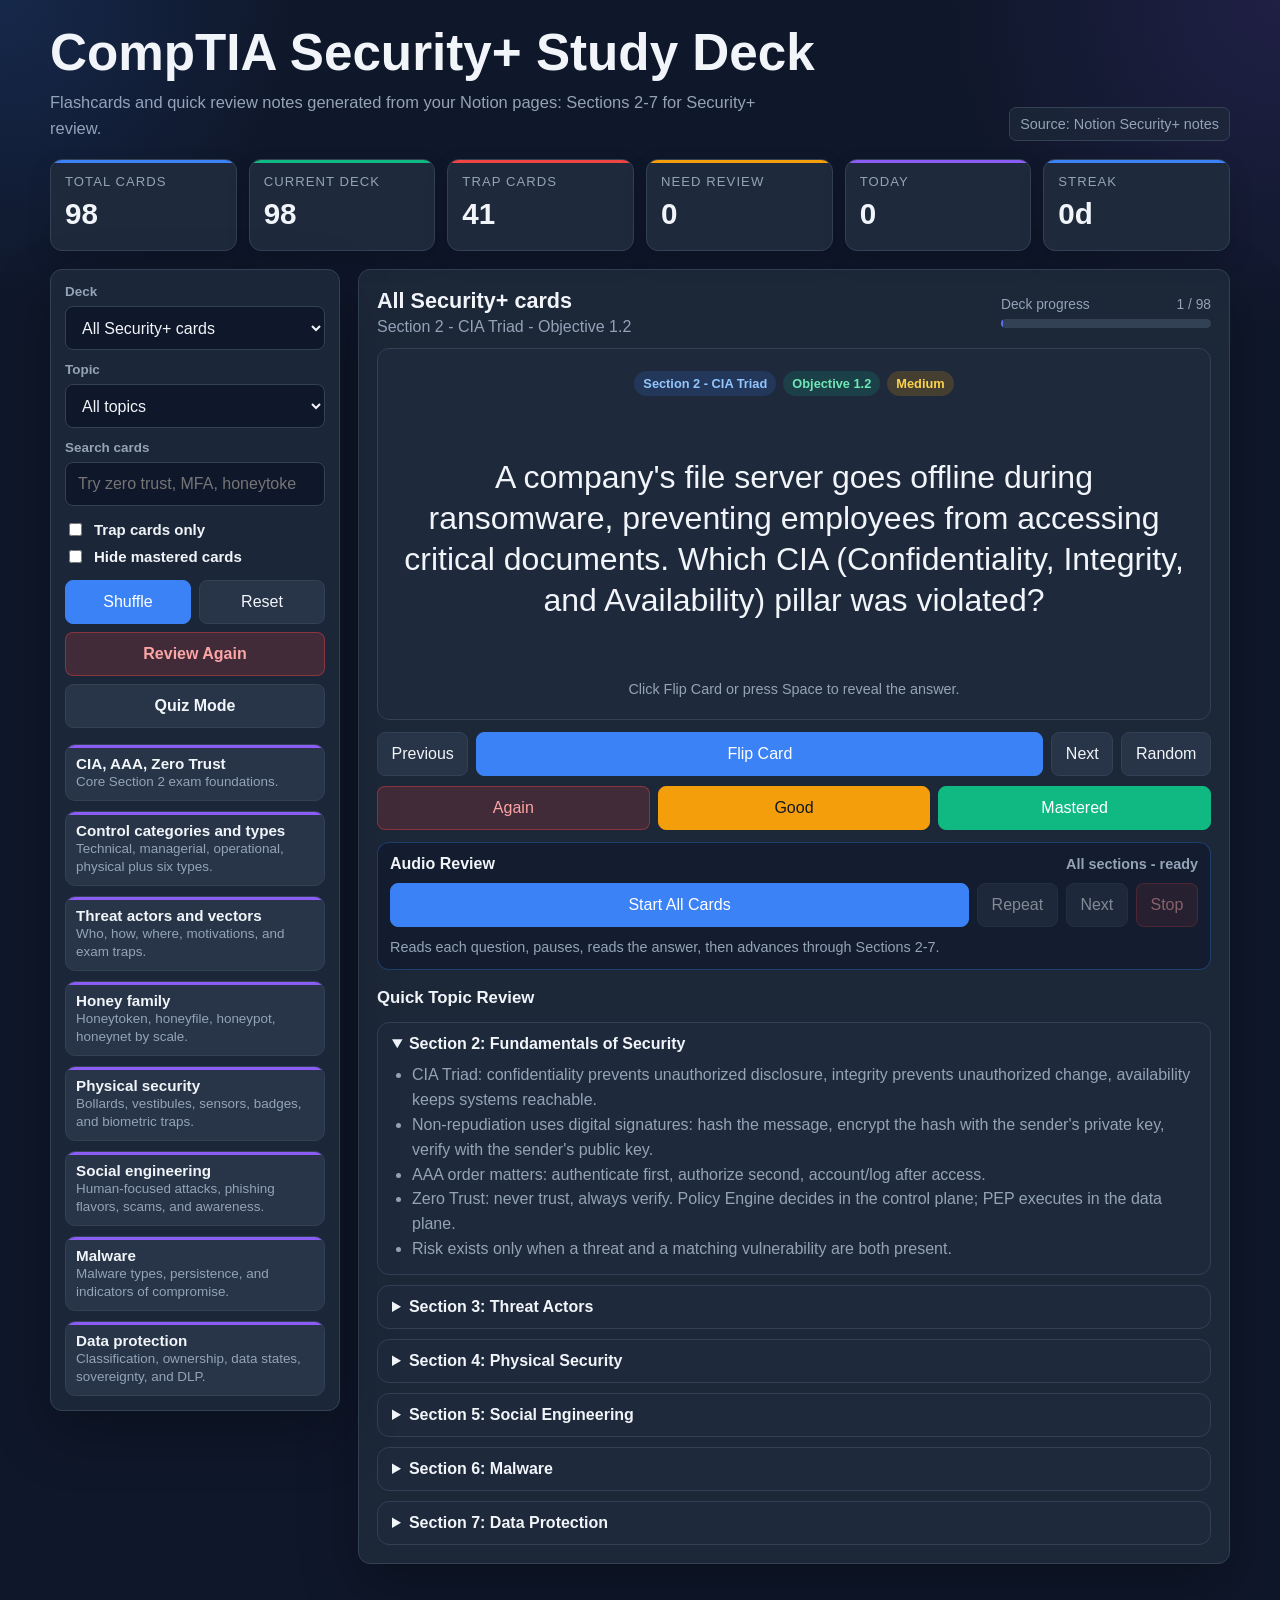
==== commit 441c4f1c: "Add audio review mode" ====
--- a/index.html
+++ b/index.html
@@ -460,6 +460,44 @@
       margin-top: 10px;
     }
 
+    .audio-player {
+      display: grid;
+      gap: 10px;
+      margin-top: 12px;
+      padding: 12px;
+      border: 1px solid rgba(59, 130, 246, 0.32);
+      border-radius: 12px;
+      background: rgba(15, 23, 42, 0.58);
+    }
+
+    .audio-player-head {
+      display: flex;
+      align-items: center;
+      justify-content: space-between;
+      gap: 10px;
+      color: var(--muted);
+      font-size: 0.9rem;
+      font-weight: 800;
+    }
+
+    .audio-player-head strong {
+      color: var(--ink);
+      font-size: 1rem;
+    }
+
+    .audio-controls {
+      display: grid;
+      grid-template-columns: 1fr auto auto auto;
+      gap: 8px;
+    }
+
+    .audio-status {
+      min-height: 1.25rem;
+      color: var(--muted);
+      font-size: 0.9rem;
+      line-height: 1.4;
+    }
+
     .quiz-options {
       display: grid;
       gap: 10px;
@@ -537,7 +575,7 @@
         position: static;
       }
 
-      .study-top, .controls, .rate-row {
+      .study-top, .controls, .rate-row, .audio-controls {
         grid-template-columns: 1fr;
       }
 
@@ -761,6 +799,29 @@
       .rate-row button {
         padding-inline: 0.45rem;
         font-size: 0.9rem;
+      }
+
+      .audio-player {
+        padding: 10px;
+        border-radius: 10px;
+      }
+
+      .audio-player-head {
+        display: grid;
+        grid-template-columns: 1fr;
+        gap: 4px;
+      }
+
+      .audio-controls {
+        grid-template-columns: repeat(2, minmax(0, 1fr));
+      }
+
+      #audioStartPauseBtn {
+        grid-column: 1 / -1;
+      }
+
+      .audio-status {
+        font-size: 0.86rem;
       }
 
       .quiz-options {
@@ -898,6 +959,20 @@
           <button id="goodBtn" class="warning">Good</button>
           <button id="masteredBtn" class="success">Mastered</button>
         </div>
+
+        <section class="audio-player" aria-label="Audio review player">
+          <div class="audio-player-head">
+            <strong>Audio Review</strong>
+            <span id="audioProgress">All sections - ready</span>
+          </div>
+          <div class="audio-controls">
+            <button id="audioStartPauseBtn" class="primary">Start All Cards</button>
+            <button id="audioRepeatBtn">Repeat</button>
+            <button id="audioNextBtn">Next</button>
+            <button id="audioStopBtn" class="danger">Stop</button>
+          </div>
+          <div id="audioStatus" class="audio-status">Reads each question, pauses, reads the answer, then advances through Sections 2-7.</div>
+        </section>
 
         <section class="topic-guide">
           <h3>Quick Topic Review</h3>
@@ -1166,6 +1241,11 @@
     let quizCorrect = 0;
     let quizTotal = 0;
     let quizOptions = [];
+    let audioActive = false;
+    let audioPaused = false;
+    let audioTimer = null;
+    let audioCardPosition = 0;
+    let audioRunId = 0;
 
     const el = {
       totalCards: document.getElementById("totalCards"),
@@ -1195,7 +1275,13 @@
       randomBtn: document.getElementById("randomBtn"),
       againBtn: document.getElementById("againBtn"),
       goodBtn: document.getElementById("goodBtn"),
-      masteredBtn: document.getElementById("masteredBtn")
+      masteredBtn: document.getElementById("masteredBtn"),
+      audioStartPauseBtn: document.getElementById("audioStartPauseBtn"),
+      audioRepeatBtn: document.getElementById("audioRepeatBtn"),
+      audioNextBtn: document.getElementById("audioNextBtn"),
+      audioStopBtn: document.getElementById("audioStopBtn"),
+      audioProgress: document.getElementById("audioProgress"),
+      audioStatus: document.getElementById("audioStatus")
     };
 
     function cardId(card) {
@@ -1370,6 +1456,180 @@
         expanded = expanded.replace(pattern, `${abbr} (${meaning})`);
       });
       return expanded;
+    }
+
+    function speechSupported() {
+      return "speechSynthesis" in window && "SpeechSynthesisUtterance" in window;
+    }
+
+    function stopSpeech() {
+      if (audioTimer) {
+        clearTimeout(audioTimer);
+        audioTimer = null;
+      }
+      if (speechSupported()) {
+        window.speechSynthesis.cancel();
+      }
+    }
+
+    function wait(ms, runId) {
+      return new Promise(resolve => {
+        audioTimer = setTimeout(() => {
+          audioTimer = null;
+          resolve(audioActive && audioRunId === runId && !audioPaused);
+        }, ms);
+      });
+    }
+
+    function speak(text, runId) {
+      return new Promise(resolve => {
+        if (!speechSupported() || !audioActive || audioRunId !== runId || audioPaused) {
+          resolve(false);
+          return;
+        }
+        window.speechSynthesis.cancel();
+        const utterance = new SpeechSynthesisUtterance(text);
+        utterance.rate = 0.92;
+        utterance.pitch = 1;
+        utterance.onend = () => resolve(audioActive && audioRunId === runId && !audioPaused);
+        utterance.onerror = () => resolve(false);
+        window.speechSynthesis.speak(utterance);
+      });
+    }
+
+    function audioQuestionText(card) {
+      return `Card ${audioCardPosition + 1} of ${cards.length}. ${sectionLabelForTopic(card.topic, card.deck)}. Question. ${expandAbbreviations(card.q)}`;
+    }
+
+    function audioAnswerText(card) {
+      return `Answer. ${expandAbbreviations(card.a)}${card.trapNote ? ` Trap note. ${expandAbbreviations(card.trapNote)}` : ""}`;
+    }
+
+    function updateAudioUi() {
+      if (!el.audioStartPauseBtn) return;
+      const supported = speechSupported();
+      el.audioStartPauseBtn.disabled = !supported;
+      el.audioRepeatBtn.disabled = !supported || !audioActive;
+      el.audioNextBtn.disabled = !supported || !audioActive;
+      el.audioStopBtn.disabled = !supported || !audioActive;
+      el.audioStartPauseBtn.textContent = audioActive
+        ? (audioPaused ? "Resume Audio" : "Pause Audio")
+        : "Start All Cards";
+      el.audioProgress.textContent = audioActive
+        ? `All sections - card ${audioCardPosition + 1} / ${cards.length}`
+        : "All sections - ready";
+      if (!supported) {
+        el.audioStatus.textContent = "Audio Review needs browser text-to-speech support. Try Safari or Chrome on your iPhone.";
+      } else if (!audioActive) {
+        el.audioStatus.textContent = "Reads each question, pauses, reads the answer, then advances through Sections 2-7.";
+      } else if (audioPaused) {
+        el.audioStatus.textContent = "Paused. Tap Resume Audio to restart the current card.";
+      }
+    }
+
+    async function playAudioCard(runId) {
+      if (!audioActive || audioRunId !== runId || audioPaused) return;
+      const card = cards[audioCardPosition];
+      index = audioCardPosition;
+      flipped = false;
+      render();
+      el.audioStatus.textContent = "Reading question...";
+      if (!await speak(audioQuestionText(card), runId)) return;
+      el.audioStatus.textContent = "Think it through...";
+      if (!await wait(8000, runId)) return;
+      flipped = true;
+      render();
+      el.audioStatus.textContent = "Reading answer...";
+      if (!await speak(audioAnswerText(card), runId)) return;
+      recordStudyActivity();
+      el.audioStatus.textContent = "Next card coming up...";
+      if (!await wait(3000, runId)) return;
+      if (audioCardPosition >= cards.length - 1) {
+        audioActive = false;
+        audioPaused = false;
+        audioRunId += 1;
+        stopSpeech();
+        updateAudioUi();
+        el.audioStatus.textContent = "Audio Review complete. You finished all sections.";
+        return;
+      }
+      audioCardPosition += 1;
+      playAudioCard(runId);
+    }
+
+    function prepareAudioReview(startAtBeginning = true) {
+      clearGuideFilter();
+      clearReviewAgainMode();
+      clearQuizMode();
+      el.deckSelect.value = "all";
+      syncTopics();
+      el.topicSelect.value = "all";
+      el.searchInput.value = "";
+      el.trapOnly.checked = false;
+      el.hideMastered.checked = false;
+      if (startAtBeginning) {
+        audioCardPosition = 0;
+        index = 0;
+      }
+      applyFilters();
+    }
+
+    function startAudioReview(startAtBeginning = true) {
+      if (!speechSupported()) {
+        updateAudioUi();
+        return;
+      }
+      stopSpeech();
+      audioActive = true;
+      audioPaused = false;
+      audioRunId += 1;
+      prepareAudioReview(startAtBeginning);
+      updateAudioUi();
+      playAudioCard(audioRunId);
+    }
+
+    function pauseAudioReview() {
+      if (!audioActive) return;
+      audioPaused = true;
+      stopSpeech();
+      updateAudioUi();
+    }
+
+    function stopAudioReview() {
+      audioActive = false;
+      audioPaused = false;
+      audioRunId += 1;
+      stopSpeech();
+      updateAudioUi();
+    }
+
+    function repeatAudioCard() {
+      if (!audioActive) return;
+      stopSpeech();
+      audioPaused = false;
+      audioRunId += 1;
+      updateAudioUi();
+      playAudioCard(audioRunId);
+    }
+
+    function nextAudioCard() {
+      if (!audioActive) return;
+      stopSpeech();
+      audioCardPosition = audioCardPosition >= cards.length - 1 ? 0 : audioCardPosition + 1;
+      audioPaused = false;
+      audioRunId += 1;
+      updateAudioUi();
+      playAudioCard(audioRunId);
+    }
+
+    function toggleAudioReview() {
+      if (!audioActive) {
+        startAudioReview(true);
+      } else if (audioPaused) {
+        startAudioReview(false);
+      } else {
+        pauseAudioReview();
+      }
     }
 
     function formatAnswer(text) {
@@ -1448,6 +1708,7 @@
       el.activeSubtitle.textContent = filtered.length ? `${sectionLabelForTopic(filtered[index].topic, filtered[index].deck)} - Objective ${filtered[index].objective}` : (reviewAgainMode ? "No missed cards waiting. Nice work." : "No cards match the current filters.");
       el.positionText.textContent = filtered.length ? `${index + 1} / ${filtered.length}` : "0 / 0";
       el.progressBar.style.width = filtered.length ? `${((index + 1) / filtered.length) * 100}%` : "0%";
+      updateAudioUi();
 
       const disabled = filtered.length === 0;
       [el.prevBtn, el.flipBtn, el.nextBtn, el.randomBtn, el.againBtn, el.goodBtn, el.masteredBtn].forEach(button => button.disabled = disabled);
@@ -1565,16 +1826,17 @@
       }
     }
 
-    el.deckSelect.addEventListener("change", () => { clearGuideFilter(); clearReviewAgainMode(); clearQuizMode(); syncTopics(); applyFilters(); });
-    el.topicSelect.addEventListener("change", () => { clearGuideFilter(); clearReviewAgainMode(); clearQuizMode(); applyFilters(); });
-    el.searchInput.addEventListener("input", () => { clearGuideFilter(); clearReviewAgainMode(); clearQuizMode(); applyFilters(); });
-    el.trapOnly.addEventListener("change", applyFilters);
-    el.hideMastered.addEventListener("change", applyFilters);
-    el.guideButtons.forEach(button => button.addEventListener("click", () => applyGuideFilter(button)));
-    el.reviewAgainBtn.addEventListener("click", applyReviewAgainMode);
-    el.quizModeBtn.addEventListener("click", applyQuizMode);
-    el.shuffleBtn.addEventListener("click", shuffleCards);
+    el.deckSelect.addEventListener("change", () => { stopAudioReview(); clearGuideFilter(); clearReviewAgainMode(); clearQuizMode(); syncTopics(); applyFilters(); });
+    el.topicSelect.addEventListener("change", () => { stopAudioReview(); clearGuideFilter(); clearReviewAgainMode(); clearQuizMode(); applyFilters(); });
+    el.searchInput.addEventListener("input", () => { stopAudioReview(); clearGuideFilter(); clearReviewAgainMode(); clearQuizMode(); applyFilters(); });
+    el.trapOnly.addEventListener("change", () => { stopAudioReview(); applyFilters(); });
+    el.hideMastered.addEventListener("change", () => { stopAudioReview(); applyFilters(); });
+    el.guideButtons.forEach(button => button.addEventListener("click", () => { stopAudioReview(); applyGuideFilter(button); }));
+    el.reviewAgainBtn.addEventListener("click", () => { stopAudioReview(); applyReviewAgainMode(); });
+    el.quizModeBtn.addEventListener("click", () => { stopAudioReview(); applyQuizMode(); });
+    el.shuffleBtn.addEventListener("click", () => { stopAudioReview(); shuffleCards(); });
     el.resetBtn.addEventListener("click", () => {
+      stopAudioReview();
       review = {};
       studyStats = {};
       localStorage.removeItem("secplusReview");
@@ -1586,19 +1848,23 @@
       clearQuizMode();
       applyFilters();
     });
-    el.prevBtn.addEventListener("click", () => move(-1));
-    el.nextBtn.addEventListener("click", () => move(1));
-    el.flipBtn.addEventListener("click", flip);
-    el.randomBtn.addEventListener("click", randomCard);
-    el.againBtn.addEventListener("click", () => rate("again"));
-    el.goodBtn.addEventListener("click", () => rate("good"));
-    el.masteredBtn.addEventListener("click", () => rate("mastered"));
+    el.prevBtn.addEventListener("click", () => { stopAudioReview(); move(-1); });
+    el.nextBtn.addEventListener("click", () => { stopAudioReview(); move(1); });
+    el.flipBtn.addEventListener("click", () => { stopAudioReview(); flip(); });
+    el.randomBtn.addEventListener("click", () => { stopAudioReview(); randomCard(); });
+    el.againBtn.addEventListener("click", () => { stopAudioReview(); rate("again"); });
+    el.goodBtn.addEventListener("click", () => { stopAudioReview(); rate("good"); });
+    el.masteredBtn.addEventListener("click", () => { stopAudioReview(); rate("mastered"); });
+    el.audioStartPauseBtn.addEventListener("click", toggleAudioReview);
+    el.audioRepeatBtn.addEventListener("click", repeatAudioCard);
+    el.audioNextBtn.addEventListener("click", nextAudioCard);
+    el.audioStopBtn.addEventListener("click", stopAudioReview);
 
     document.addEventListener("keydown", event => {
       if (event.target.matches("input, select")) return;
-      if (event.code === "Space") { event.preventDefault(); flip(); }
-      if (event.key === "ArrowRight") move(1);
-      if (event.key === "ArrowLeft") move(-1);
+      if (event.code === "Space") { event.preventDefault(); stopAudioReview(); flip(); }
+      if (event.key === "ArrowRight") { stopAudioReview(); move(1); }
+      if (event.key === "ArrowLeft") { stopAudioReview(); move(-1); }
     });
 
     syncTopics();
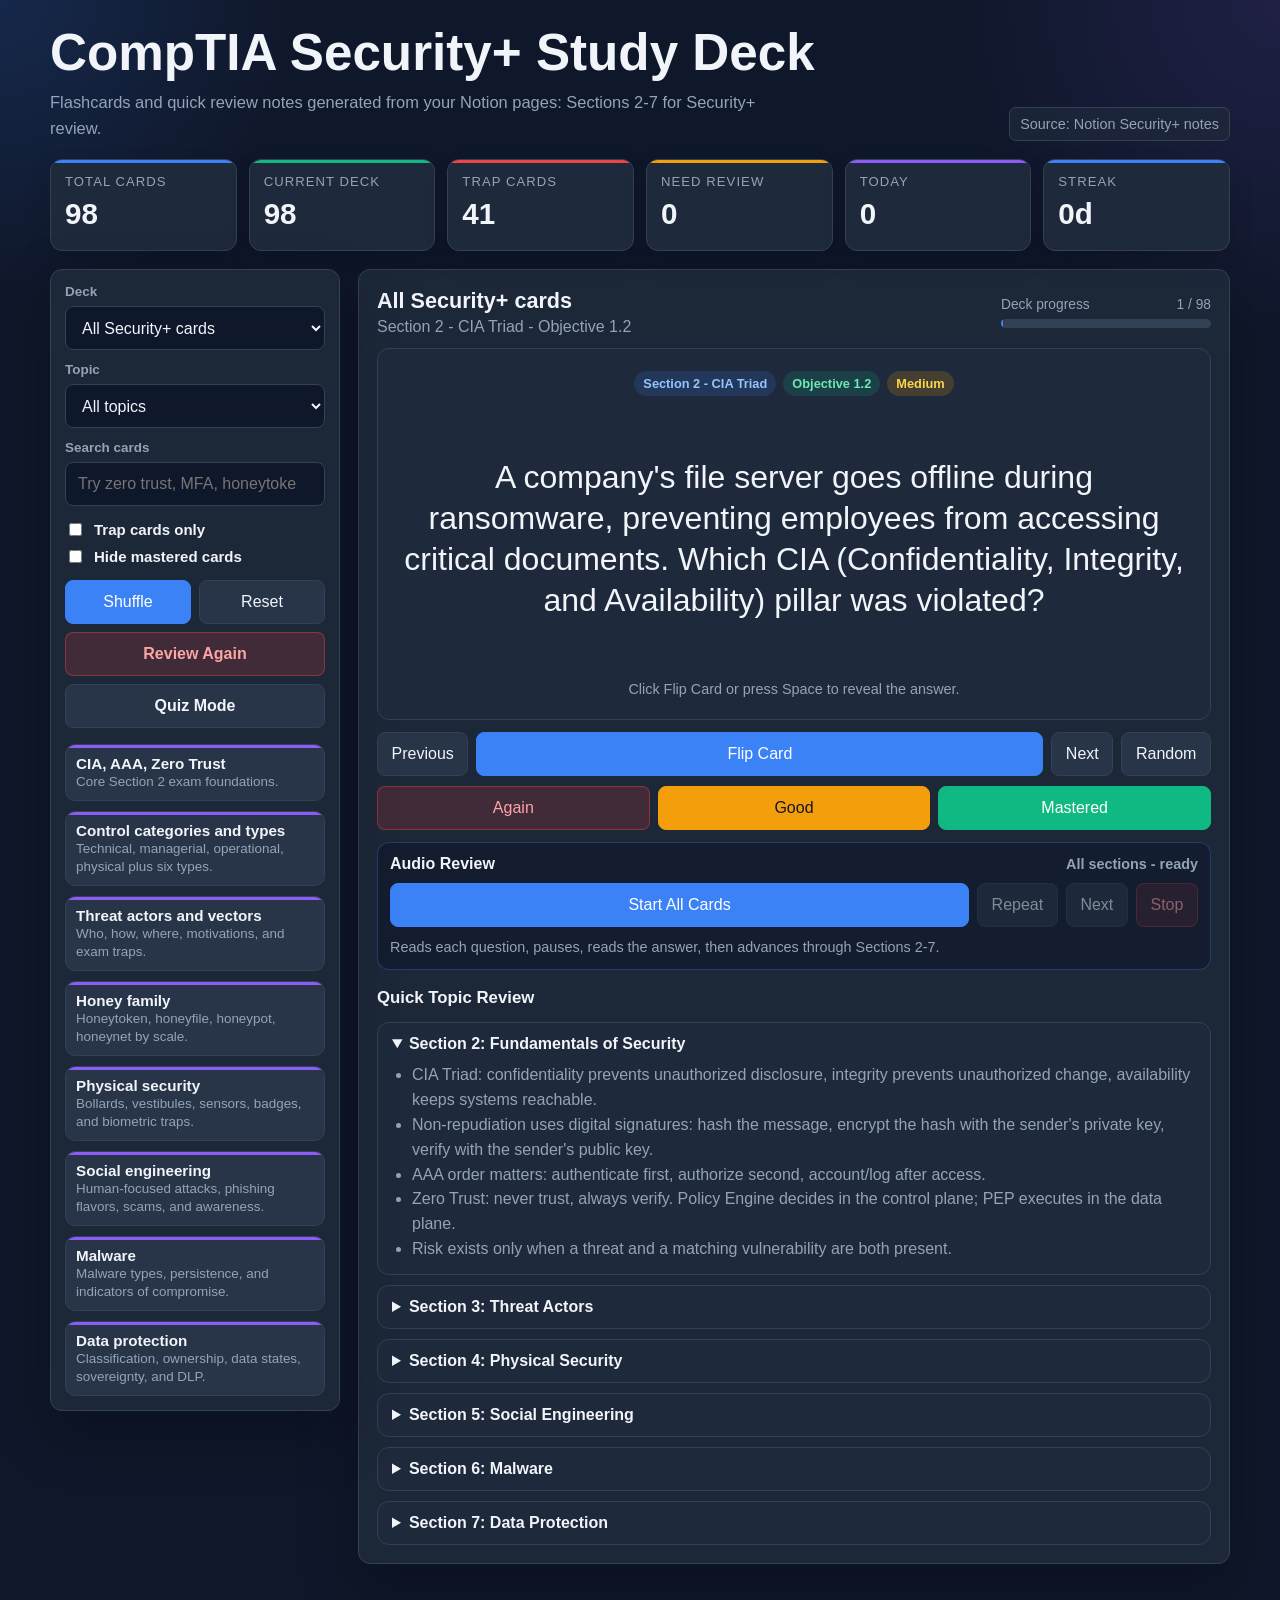
==== commit 14c48750: "Fix mobile page width" ====
--- a/index.html
+++ b/index.html
@@ -24,11 +24,14 @@
 
     html {
       -webkit-text-size-adjust: 100%;
+      overflow-x: hidden;
     }
 
     body {
       margin: 0;
       min-height: 100svh;
+      max-width: 100%;
+      overflow-x: hidden;
       font-family: Inter, "Segoe UI", Arial, sans-serif;
       color: var(--ink);
       background:
@@ -40,6 +43,8 @@
 
     button, select, input {
       font: inherit;
+      max-width: 100%;
+      min-width: 0;
     }
 
     button {
@@ -51,6 +56,7 @@
       cursor: pointer;
       min-height: 44px;
       touch-action: manipulation;
+      overflow-wrap: anywhere;
       transition: transform 140ms ease, border-color 140ms ease, background 140ms ease;
     }
 
@@ -63,6 +69,7 @@
 
     .shell {
       width: min(1180px, calc(100% - 32px));
+      max-width: 100%;
       margin: 0 auto;
       padding: 28px 0 44px;
     }
@@ -154,6 +161,7 @@
       grid-template-columns: 290px 1fr;
       gap: 18px;
       align-items: start;
+      min-width: 0;
     }
 
     aside, main {
@@ -161,6 +169,7 @@
       border: 1px solid var(--line);
       border-radius: 12px;
       box-shadow: var(--shadow);
+      min-width: 0;
     }
 
     aside {
@@ -301,6 +310,7 @@
       justify-content: space-between;
       gap: 12px;
       margin-bottom: 12px;
+      min-width: 0;
     }
 
     .deck-title h2 {
@@ -311,6 +321,7 @@
     .deck-title p {
       margin: 4px 0 0;
       color: var(--muted);
+      overflow-wrap: anywhere;
     }
 
     .progress-wrap {
@@ -343,11 +354,13 @@
     .card-stage {
       perspective: 1200px;
       min-height: 372px;
+      min-width: 0;
     }
 
     .flashcard {
       position: relative;
       min-height: 372px;
+      min-width: 0;
       transform-style: preserve-3d;
       transition: transform 260ms ease;
     }
@@ -381,6 +394,7 @@
       flex-wrap: wrap;
       gap: 7px;
       margin-bottom: 16px;
+      min-width: 0;
     }
 
     .tag {
@@ -390,6 +404,8 @@
       color: #93c5fd;
       font-size: 0.8rem;
       font-weight: 700;
+      max-width: 100%;
+      overflow-wrap: anywhere;
     }
 
     .tag.trap { background: rgba(239, 68, 68, 0.18); color: #fca5a5; }
@@ -451,6 +467,7 @@
       grid-template-columns: auto 1fr auto auto;
       gap: 8px;
       margin-top: 12px;
+      min-width: 0;
     }
 
     .rate-row {
@@ -458,6 +475,7 @@
       grid-template-columns: repeat(3, 1fr);
       gap: 8px;
       margin-top: 10px;
+      min-width: 0;
     }
 
     .audio-player {
@@ -468,6 +486,7 @@
       border: 1px solid rgba(59, 130, 246, 0.32);
       border-radius: 12px;
       background: rgba(15, 23, 42, 0.58);
+      min-width: 0;
     }
 
     .audio-player-head {
@@ -489,6 +508,7 @@
       display: grid;
       grid-template-columns: 1fr auto auto auto;
       gap: 8px;
+      min-width: 0;
     }
 
     .audio-status {
@@ -503,6 +523,7 @@
       gap: 10px;
       width: min(980px, 100%);
       align-self: center;
+      min-width: 0;
     }
 
     .quiz-option {
@@ -614,6 +635,7 @@
 
       .shell {
         width: 100%;
+        max-width: 100%;
         padding: max(14px, env(safe-area-inset-top)) max(12px, env(safe-area-inset-right)) max(24px, env(safe-area-inset-bottom)) max(12px, env(safe-area-inset-left));
       }
 
@@ -664,6 +686,8 @@
       aside, main {
         border-radius: 10px;
         box-shadow: 0 14px 34px rgba(0, 0, 0, 0.2);
+        max-width: 100%;
+        overflow-x: hidden;
       }
 
       aside {
@@ -681,14 +705,19 @@
       .section-list {
         display: flex;
         gap: 8px;
+        width: 100%;
+        max-width: 100%;
         overflow-x: auto;
+        overflow-y: hidden;
         padding: 2px 2px 8px;
         scroll-snap-type: x proximity;
         -webkit-overflow-scrolling: touch;
       }
 
       .mini-topic {
-        min-width: 205px;
+        flex: 0 0 min(205px, calc(100vw - 48px));
+        min-width: 0;
+        max-width: calc(100vw - 48px);
         scroll-snap-align: start;
         border-radius: 8px;
       }
@@ -814,6 +843,13 @@
 
       .audio-controls {
         grid-template-columns: repeat(2, minmax(0, 1fr));
+      }
+
+      .audio-controls button,
+      .controls button,
+      .rate-row button,
+      .button-grid button {
+        min-width: 0;
       }
 
       #audioStartPauseBtn {
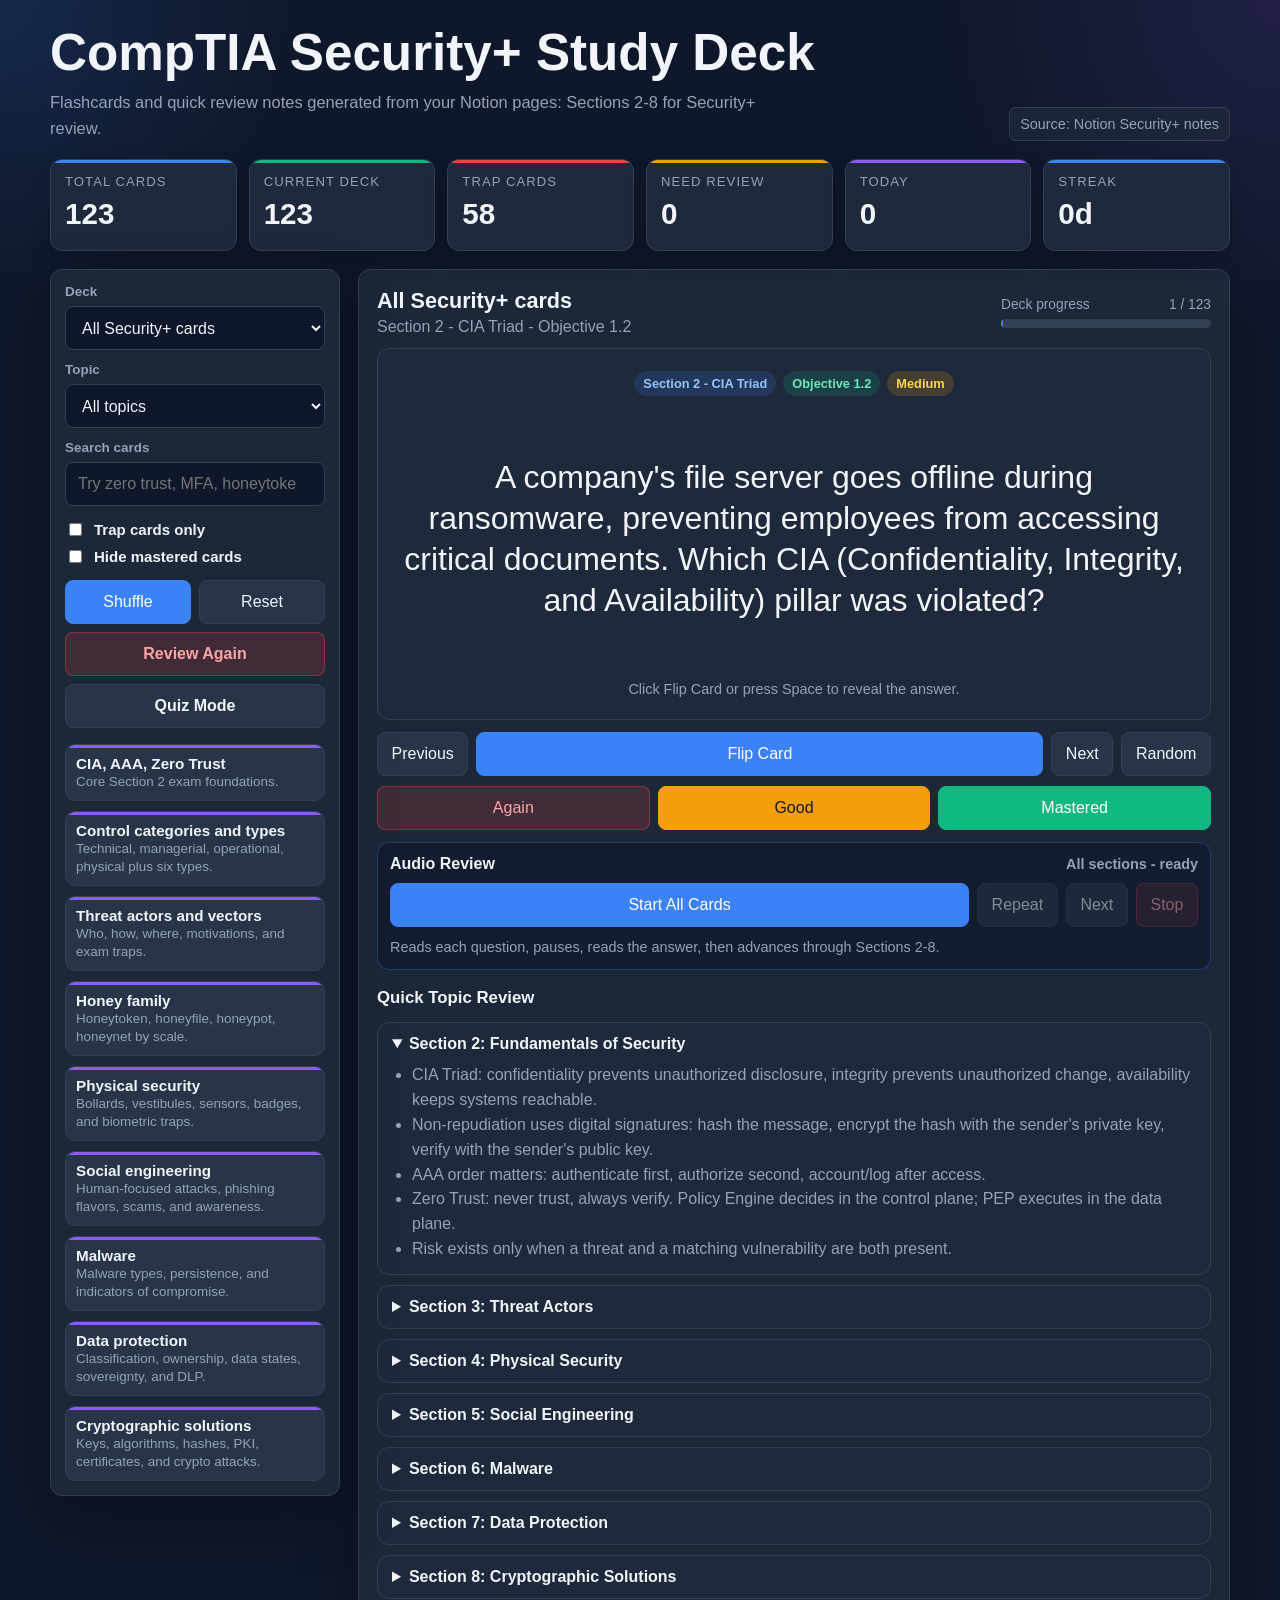
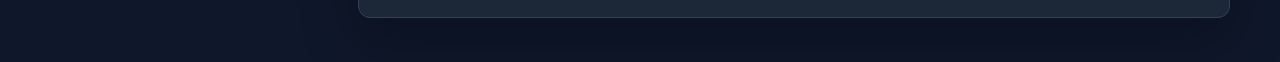
==== commit 92c5b340: "Add Cipher Quest cryptography game" ====
--- a/index.html
+++ b/index.html
@@ -905,7 +905,7 @@
     <header>
       <div>
         <h1>CompTIA Security+ Study Deck</h1>
-        <p class="subtitle">Flashcards and quick review notes generated from your Notion pages: Sections 2-7 for Security+ review.</p>
+        <p class="subtitle">Flashcards and quick review notes generated from your Notion pages: Sections 2-8 for Security+ review.</p>
       </div>
       <div class="source">Source: Notion Security+ notes</div>
     </header>
@@ -931,6 +931,7 @@
             <option value="social">Section 5: Social Engineering</option>
             <option value="malware">Section 6: Malware</option>
             <option value="data">Section 7: Data Protection</option>
+            <option value="crypto">Section 8: Cryptographic Solutions</option>
           </select>
         </div>
 
@@ -966,6 +967,7 @@
           <button class="mini-topic" type="button" data-guide="social" data-deck="social" data-topics="Triggers,Impersonation,Phishing,Scams,Influence,Physical Social Engineering"><strong>Social engineering</strong><span>Human-focused attacks, phishing flavors, scams, and awareness.</span></button>
           <button class="mini-topic" type="button" data-guide="malware" data-deck="malware" data-topics="Malware Basics,Virus/Worm/Trojan,Ransomware,Botnets,Rootkits,Persistence,Keyloggers,Fileless Malware,Indicators"><strong>Malware</strong><span>Malware types, persistence, and indicators of compromise.</span></button>
           <button class="mini-topic" type="button" data-guide="data" data-deck="data" data-topics="Classification,Ownership,Data States,Data Types,Data Sovereignty,Data Security Methods,DLP"><strong>Data protection</strong><span>Classification, ownership, data states, sovereignty, and DLP.</span></button>
+          <button class="mini-topic" type="button" data-guide="crypto" data-deck="crypto" data-topics="Crypto Basics,Symmetric vs Asymmetric,Symmetric Algorithms,Asymmetric Algorithms,Hashing,PKI and Certificates,Blockchain,Encryption Tools,Obfuscation,Crypto Attacks"><strong>Cryptographic solutions</strong><span>Keys, algorithms, hashes, PKI, certificates, and crypto attacks.</span></button>
         </div>
       </aside>
 
@@ -1007,7 +1009,7 @@
             <button id="audioNextBtn">Next</button>
             <button id="audioStopBtn" class="danger">Stop</button>
           </div>
-          <div id="audioStatus" class="audio-status">Reads each question, pauses, reads the answer, then advances through Sections 2-7.</div>
+          <div id="audioStatus" class="audio-status">Reads each question, pauses, reads the answer, then advances through Sections 2-8.</div>
         </section>
 
         <section class="topic-guide">
@@ -1072,6 +1074,16 @@
               <li>DLP location matters: endpoint catches activity on the device; network catches data leaving the perimeter.</li>
             </ul>
           </details>
+          <details>
+            <summary>Section 8: Cryptographic Solutions</summary>
+            <ul>
+              <li>Strong cryptography depends on secrecy of the key, not secrecy of the algorithm.</li>
+              <li>Symmetric encryption is faster for bulk data; asymmetric encryption solves key distribution and supports digital signatures.</li>
+              <li>Hashing is one-way integrity; encryption is reversible confidentiality with the correct key.</li>
+              <li>PKI manages trust: CA issues, RA verifies, CSR requests, and CRL or OCSP checks revocation.</li>
+              <li>Downgrade, collision, birthday, and quantum attacks are major crypto exam traps.</li>
+            </ul>
+          </details>
         </section>
       </main>
     </div>
@@ -1180,7 +1192,33 @@
       {deck:"data", topic:"Data Security Methods", objective:"3.3", difficulty:"Medium", trap:false, q:"A developer needs realistic-looking customer data for testing without exposing actual SSNs. Which method is most appropriate?", a:"Masking. It replaces real data with placeholders while preserving the format for safe testing."},
       {deck:"data", topic:"Data Security Methods", objective:"3.3", difficulty:"Medium", trap:false, q:"A company divides HR, Finance, and Sales into isolated network zones to limit breach spread. Which method is this?", a:"Segmentation. It isolates zones and reduces lateral movement after a compromise."},
       {deck:"data", topic:"DLP", objective:"4.4", difficulty:"Medium", trap:false, q:"An employee tries to copy a file containing SSNs to a USB drive on their laptop. Which DLP type detects and blocks this at the workstation?", a:"Endpoint DLP. It runs on user devices and monitors data in use or local transfer attempts."},
-      {deck:"data", topic:"DLP", objective:"4.4", difficulty:"Hard", trap:true, q:"An alert fires when an employee emails credit card numbers, but the alert came from a network gateway device. Which DLP type triggered?", a:"Network DLP. It monitors data in transit leaving the network perimeter.", trapNote:"Endpoint DLP catches it on the laptop. Network DLP catches it at the gateway."}
+      {deck:"data", topic:"DLP", objective:"4.4", difficulty:"Hard", trap:true, q:"An alert fires when an employee emails credit card numbers, but the alert came from a network gateway device. Which DLP type triggered?", a:"Network DLP. It monitors data in transit leaving the network perimeter.", trapNote:"Endpoint DLP catches it on the laptop. Network DLP catches it at the gateway."},
+
+      {deck:"crypto", topic:"Crypto Basics", objective:"1.4", difficulty:"Medium", trap:true, q:"A student says an encryption algorithm is secure because nobody knows how it works. What is wrong with that reasoning?", a:"Strong cryptography relies on secrecy of the key, not secrecy of the algorithm. Modern algorithms are public and peer-reviewed.", trapNote:"Security through obscurity is unreliable and is not the exam answer."},
+      {deck:"crypto", topic:"Crypto Basics", objective:"1.4", difficulty:"Easy", trap:false, q:"What is the difference between plaintext and ciphertext?", a:"Plaintext is readable data before encryption. Ciphertext is scrambled unreadable data after encryption."},
+      {deck:"crypto", topic:"Crypto Basics", objective:"1.4", difficulty:"Medium", trap:false, q:"Which encryption level protects an entire drive, and which protects a single row or field in a database?", a:"Full-disk encryption protects the entire drive. Record encryption protects one row, record, or field in a database."},
+      {deck:"crypto", topic:"Symmetric vs Asymmetric", objective:"1.4", difficulty:"Hard", trap:true, q:"A network admin needs to encrypt a 10GB file transfer as fast as possible after a shared secret is established. Should they use symmetric or asymmetric encryption?", a:"Symmetric encryption. It is much faster than asymmetric encryption and is used for bulk data transfer.", trapNote:"Asymmetric is usually used to exchange or protect the key, not to encrypt large bulk data."},
+      {deck:"crypto", topic:"Symmetric vs Asymmetric", objective:"1.4", difficulty:"Hard", trap:true, q:"Which encryption type solves the key distribution problem and can support non-repudiation?", a:"Asymmetric encryption. It uses a public/private key pair, supports digital signatures, and avoids sharing one secret key with everyone.", trapNote:"Symmetric encryption is faster but does not provide non-repudiation by itself."},
+      {deck:"crypto", topic:"Symmetric Algorithms", objective:"1.4", difficulty:"Medium", trap:false, q:"Which symmetric algorithm is the current U.S. government standard and is also known as Rijndael?", a:"AES. Advanced Encryption Standard supports 128, 192, and 256-bit keys and replaced DES and 3DES for modern use."},
+      {deck:"crypto", topic:"Symmetric Algorithms", objective:"1.4", difficulty:"Hard", trap:true, q:"Which symmetric algorithm in this section is the stream cipher, and what are the others mostly considered?", a:"RC4 is the stream cipher. DES, 3DES, IDEA, AES, Blowfish, Twofish, RC5, and RC6 are block ciphers.", trapNote:"The exam likes to hide RC4 in a list of block ciphers."},
+      {deck:"crypto", topic:"Asymmetric Algorithms", objective:"1.4", difficulty:"Medium", trap:false, q:"A VPN tunnel setup needs key exchange only. Which asymmetric algorithm is specifically known for that job?", a:"Diffie-Hellman. It is used for secure key agreement, but it needs authentication to avoid on-path attacks."},
+      {deck:"crypto", topic:"Asymmetric Algorithms", objective:"1.4", difficulty:"Hard", trap:true, q:"A mobile app needs strong asymmetric cryptography with low processing overhead. Which algorithm family fits best?", a:"ECC. Elliptic Curve Cryptography provides strong security with smaller keys, making it efficient for mobile and low-power devices.", trapNote:"Small ECC keys are not weaker; they are more efficient for comparable strength."},
+      {deck:"crypto", topic:"Hashing", objective:"1.4", difficulty:"Hard", trap:true, q:"Can hashing provide confidentiality? Why or why not?", a:"No. Hashing is one-way and provides integrity, not confidentiality. Encryption protects confidentiality because it is reversible with the correct key.", trapNote:"Hashing is not encryption."},
+      {deck:"crypto", topic:"Hashing", objective:"2.4", difficulty:"Hard", trap:true, q:"Two different files produce the same SHA-1 hash. What is this called?", a:"Collision. A collision happens when different inputs produce the same hash output.", trapNote:"A collision is a hash weakness; it is not the same as reversing a hash."},
+      {deck:"crypto", topic:"Hashing", objective:"2.4", difficulty:"Hard", trap:true, q:"An attacker steals a Windows password hash and authenticates with the hash without knowing the password. What attack is this?", a:"Pass-the-hash. The attacker reuses the captured hash directly as an authentication secret.", trapNote:"The attacker does not need to crack the hash into plaintext."},
+      {deck:"crypto", topic:"Hashing", objective:"1.4", difficulty:"Medium", trap:false, q:"What does salting do to password hashes?", a:"Salting adds random data before hashing so identical passwords produce different hashes. It makes rainbow table and precomputed attacks impractical."},
+      {deck:"crypto", topic:"PKI and Certificates", objective:"1.4", difficulty:"Hard", trap:true, q:"What is the difference between PKI and public key cryptography?", a:"Public key cryptography is the asymmetric encryption method. PKI is the larger system of people, policies, hardware, software, keys, and certificates that manages trust.", trapNote:"PKI is the full trust framework, not just the math."},
+      {deck:"crypto", topic:"PKI and Certificates", objective:"1.4", difficulty:"Hard", trap:true, q:"A certificate must cover www.company.com, mail.company.com, and blog.company.com. What certificate type fits best?", a:"Wildcard certificate. It covers multiple subdomains under one root domain, such as *.company.com.", trapNote:"Use SAN when the certificate must cover different root domains."},
+      {deck:"crypto", topic:"PKI and Certificates", objective:"1.4", difficulty:"Hard", trap:true, q:"A company wants one certificate for company.com and companyapp.io. Which certificate feature is needed?", a:"SAN. Subject Alternate Name allows one certificate to cover multiple different domain names.", trapNote:"Wildcard certificates only cover subdomains under the same root domain."},
+      {deck:"crypto", topic:"PKI and Certificates", objective:"1.4", difficulty:"Medium", trap:false, q:"Which revocation check is faster for one certificate: CRL or OCSP?", a:"OCSP. Online Certificate Status Protocol checks the status of one certificate by serial number, while CRL requires checking a full revocation list."},
+      {deck:"crypto", topic:"PKI and Certificates", objective:"1.4", difficulty:"Hard", trap:true, q:"How is a digital signature created?", a:"Hash the message, then encrypt the hash with the sender's private key. The receiver verifies it with the sender's public key.", trapNote:"For secrecy, encrypt with the receiver's public key. For proof of origin, sign with the sender's private key."},
+      {deck:"crypto", topic:"Blockchain", objective:"1.4", difficulty:"Medium", trap:false, q:"Why does blockchain support integrity?", a:"Each block contains the hash of the previous block. Changing one block breaks the chain of hashes, making tampering evident."},
+      {deck:"crypto", topic:"Encryption Tools", objective:"1.4", difficulty:"Medium", trap:true, q:"What is the difference between a TPM and an HSM?", a:"A TPM is a device-level hardware chip for protecting local cryptographic keys. An HSM is an enterprise-grade tamper-resistant device for managing keys and crypto operations at scale.", trapNote:"TPM is endpoint or device scale; HSM is enterprise or data-center scale."},
+      {deck:"crypto", topic:"Encryption Tools", objective:"1.4", difficulty:"Medium", trap:false, q:"What is a secure enclave used for?", a:"A secure enclave is an isolated processor area that protects sensitive data such as biometric keys separately from the main CPU."},
+      {deck:"crypto", topic:"Obfuscation", objective:"1.4", difficulty:"Hard", trap:true, q:"What is the difference between steganography, tokenization, and masking?", a:"Steganography hides that data exists. Tokenization replaces sensitive data with a vault-backed token. Masking disguises data while preserving a usable format.", trapNote:"Steganography is concealment, not encryption by itself."},
+      {deck:"crypto", topic:"Crypto Attacks", objective:"2.4", difficulty:"Hard", trap:true, q:"An attacker forces a browser and server to fall back from TLS to SSL 3.0. What attack is this and what is the famous example?", a:"Downgrade attack. The famous example is POODLE, which forced fallback to weaker SSL 3.0 behavior.", trapNote:"Downgrade attacks exploit legacy protocol negotiation."},
+      {deck:"crypto", topic:"Crypto Attacks", objective:"2.3", difficulty:"Hard", trap:true, q:"Why do quantum computers threaten RSA and ECC more than symmetric encryption?", a:"RSA and ECC rely on hard math problems like factoring and discrete logarithms that quantum algorithms can solve much faster. Symmetric encryption is less directly threatened and can often use larger keys.", trapNote:"The exam usually points quantum risk at asymmetric encryption first."},
+      {deck:"crypto", topic:"Crypto Attacks", objective:"1.4", difficulty:"Hard", trap:true, q:"Which post-quantum algorithm is for encryption or key establishment and which is for signatures?", a:"CRYSTALS-Kyber is for encryption and key establishment. CRYSTALS-Dilithium is for digital signatures.", trapNote:"Kyber encrypts; Dilithium signs."}
     ];
 
     const deckNames = {
@@ -1190,7 +1228,8 @@
       physical: "Section 4: Physical Security",
       social: "Section 5: Social Engineering",
       malware: "Section 6: Malware",
-      data: "Section 7: Data Protection"
+      data: "Section 7: Data Protection",
+      crypto: "Section 8: Cryptographic Solutions"
     };
 
     const deckShortNames = {
@@ -1199,44 +1238,63 @@
       physical: "Section 4",
       social: "Section 5",
       malware: "Section 6",
-      data: "Section 7"
+      data: "Section 7",
+      crypto: "Section 8"
     };
 
     const abbreviationMeanings = {
       AAA: "Authentication, Authorization, and Accounting",
       ACV: "Access Control Vestibule",
+      AES: "Advanced Encryption Standard",
       APT: "Advanced Persistent Threat",
       AV: "Antivirus",
       BEC: "Business Email Compromise",
       BYOD: "Bring Your Own Device",
       C2: "Command and Control",
+      CA: "Certificate Authority",
       CER: "Crossover Error Rate",
       CFO: "Chief Financial Officer",
       CIA: "Confidentiality, Integrity, and Availability",
       CIO: "Chief Information Officer",
       CISO: "Chief Information Security Officer",
       CPU: "Central Processing Unit",
+      CRL: "Certificate Revocation List",
+      CSR: "Certificate Signing Request",
       DDoS: "Distributed Denial of Service",
+      DES: "Data Encryption Standard",
       DLP: "Data Loss Prevention",
       DMARC: "Domain-based Message Authentication, Reporting, and Conformance",
       DKIM: "DomainKeys Identified Mail",
+      DSA: "Digital Signature Algorithm",
+      DSS: "Digital Signature Standard",
+      ECC: "Elliptic Curve Cryptography",
+      ECDH: "Elliptic Curve Diffie-Hellman",
+      ECDHE: "Elliptic Curve Diffie-Hellman Ephemeral",
+      ECDSA: "Elliptic Curve Digital Signature Algorithm",
       EMI: "Electromagnetic Interference",
       FAR: "False Acceptance Rate",
       FDE: "Full Disk Encryption",
       FRR: "False Rejection Rate",
       GDPR: "General Data Protection Regulation",
+      GPG: "GNU Privacy Guard",
       HIPAA: "Health Insurance Portability and Accountability Act",
+      HMAC: "Hash-based Message Authentication Code",
       HR: "Human Resources",
+      HSM: "Hardware Security Module",
       IDS: "Intrusion Detection System",
+      IDEA: "International Data Encryption Algorithm",
       IP: "Internet Protocol",
       IPSec: "Internet Protocol Security",
       IT: "Information Technology",
+      KMS: "Key Management System",
       L2CAP: "Logical Link Control and Adaptation Protocol",
+      MD5: "Message Digest Algorithm 5",
       MFA: "Multi-Factor Authentication",
       MSP: "Managed Service Provider",
       NFC: "Near-Field Communication",
       NIST: "National Institute of Standards and Technology",
       OBJ: "Objective",
+      OCSP: "Online Certificate Status Protocol",
       OS: "Operating System",
       PCI: "Payment Card Industry",
       PDF: "Portable Document Format",
@@ -1244,14 +1302,25 @@
       PHI: "Protected Health Information",
       PII: "Personally Identifiable Information",
       PIN: "Personal Identification Number",
+      PGP: "Pretty Good Privacy",
+      PKI: "Public Key Infrastructure",
       POAM: "Plan of Action and Milestones",
+      POODLE: "Padding Oracle On Downgraded Legacy Encryption",
       PTZ: "Pan-Tilt-Zoom",
+      RA: "Registration Authority",
       RAM: "Random Access Memory",
       RAT: "Remote Access Trojan",
+      RC4: "Rivest Cipher 4",
+      RC5: "Rivest Cipher 5",
+      RC6: "Rivest Cipher 6",
       RFID: "Radio-Frequency Identification",
+      RIPEMD: "Race Integrity Primitives Evaluation Message Digest",
       RPO: "Recovery Point Objective",
+      RSA: "Rivest-Shamir-Adleman",
       RTO: "Recovery Time Objective",
+      SAN: "Subject Alternate Name",
       SaaS: "Software as a Service",
+      SHA: "Secure Hash Algorithm",
       SIEM: "Security Information and Event Management",
       SMS: "Short Message Service",
       SPF: "Sender Policy Framework",
@@ -1259,9 +1328,13 @@
       SSL: "Secure Sockets Layer",
       SSN: "Social Security Number",
       TLS: "Transport Layer Security",
+      TPM: "Trusted Platform Module",
       USB: "Universal Serial Bus",
       VLAN: "Virtual Local Area Network",
-      VPN: "Virtual Private Network"
+      VPN: "Virtual Private Network",
+      WEP: "Wired Equivalent Privacy",
+      WPA: "Wi-Fi Protected Access",
+      XOR: "Exclusive OR"
     };
 
     let filtered = [];
@@ -1557,7 +1630,7 @@
       if (!supported) {
         el.audioStatus.textContent = "Audio Review needs browser text-to-speech support. Try Safari or Chrome on your iPhone.";
       } else if (!audioActive) {
-        el.audioStatus.textContent = "Reads each question, pauses, reads the answer, then advances through Sections 2-7.";
+        el.audioStatus.textContent = "Reads each question, pauses, reads the answer, then advances through Sections 2-8.";
       } else if (audioPaused) {
         el.audioStatus.textContent = "Paused. Tap Resume Audio to restart the current card.";
       }
